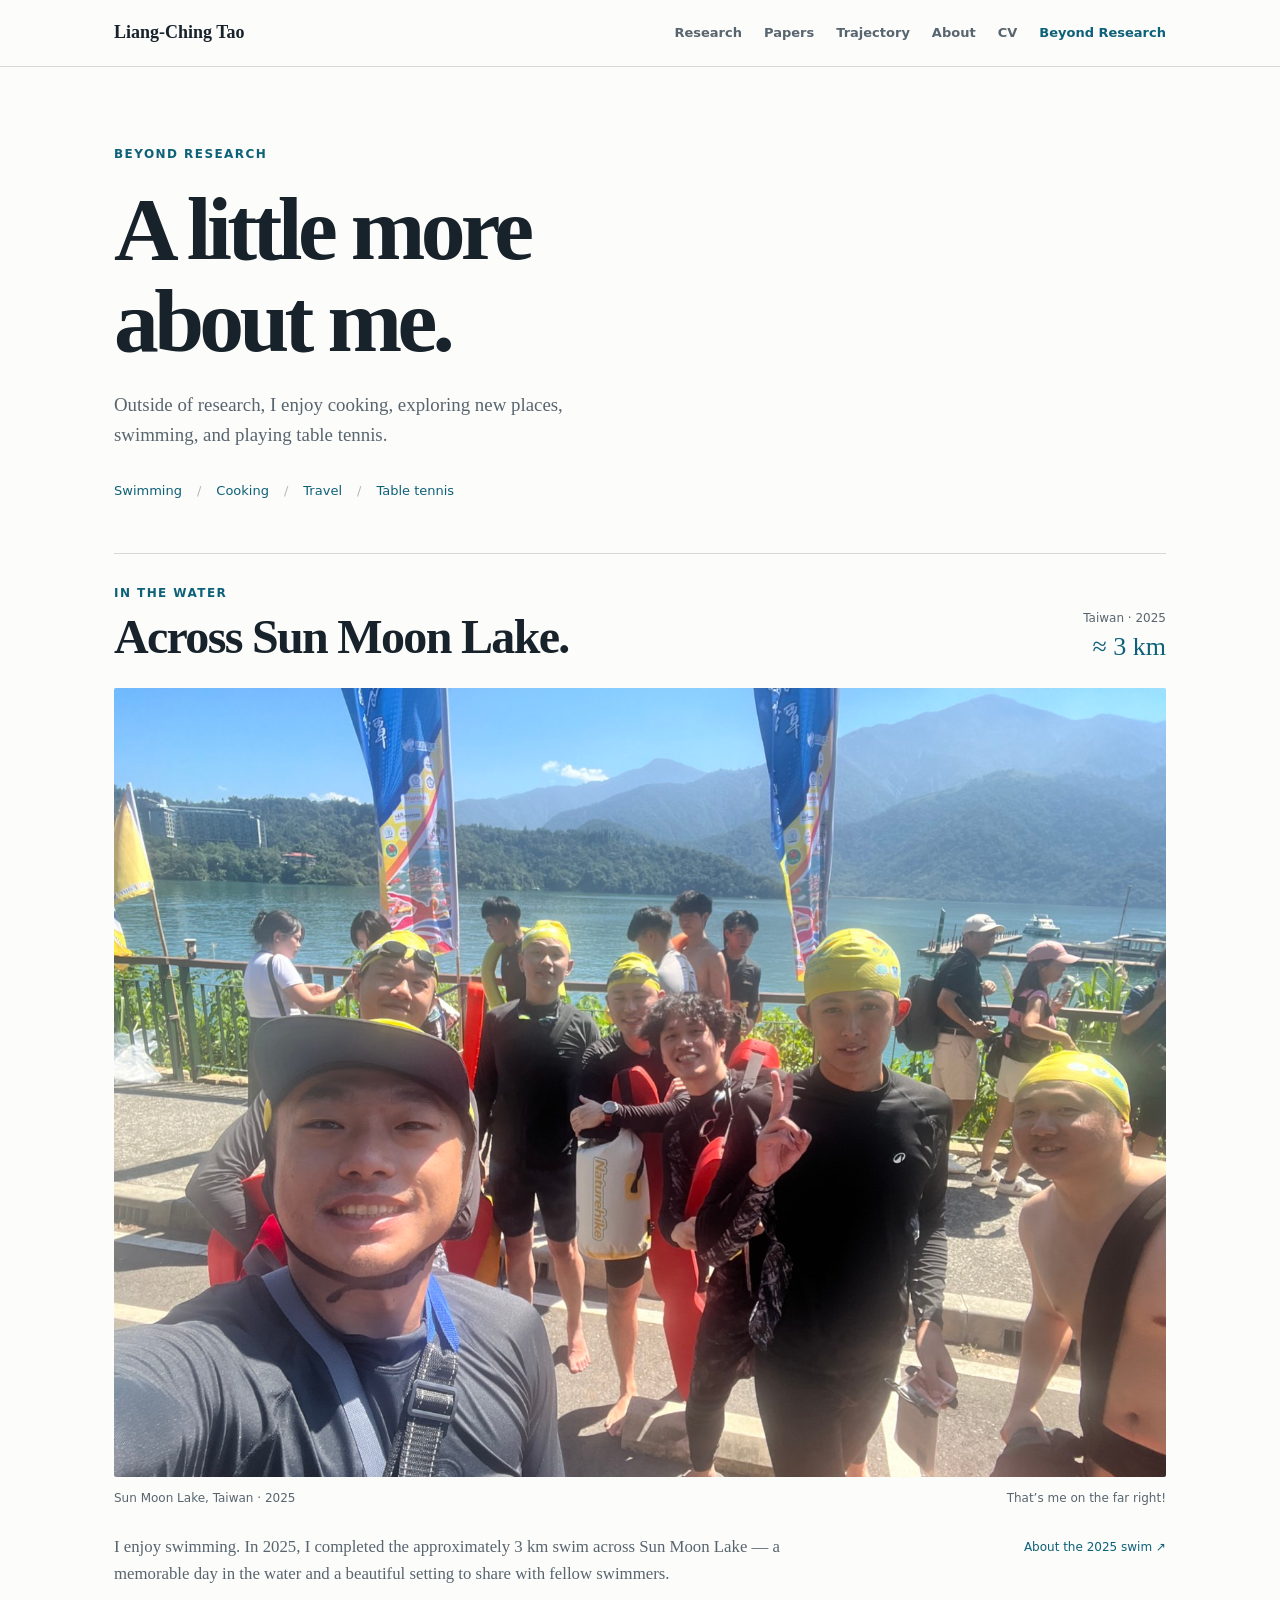
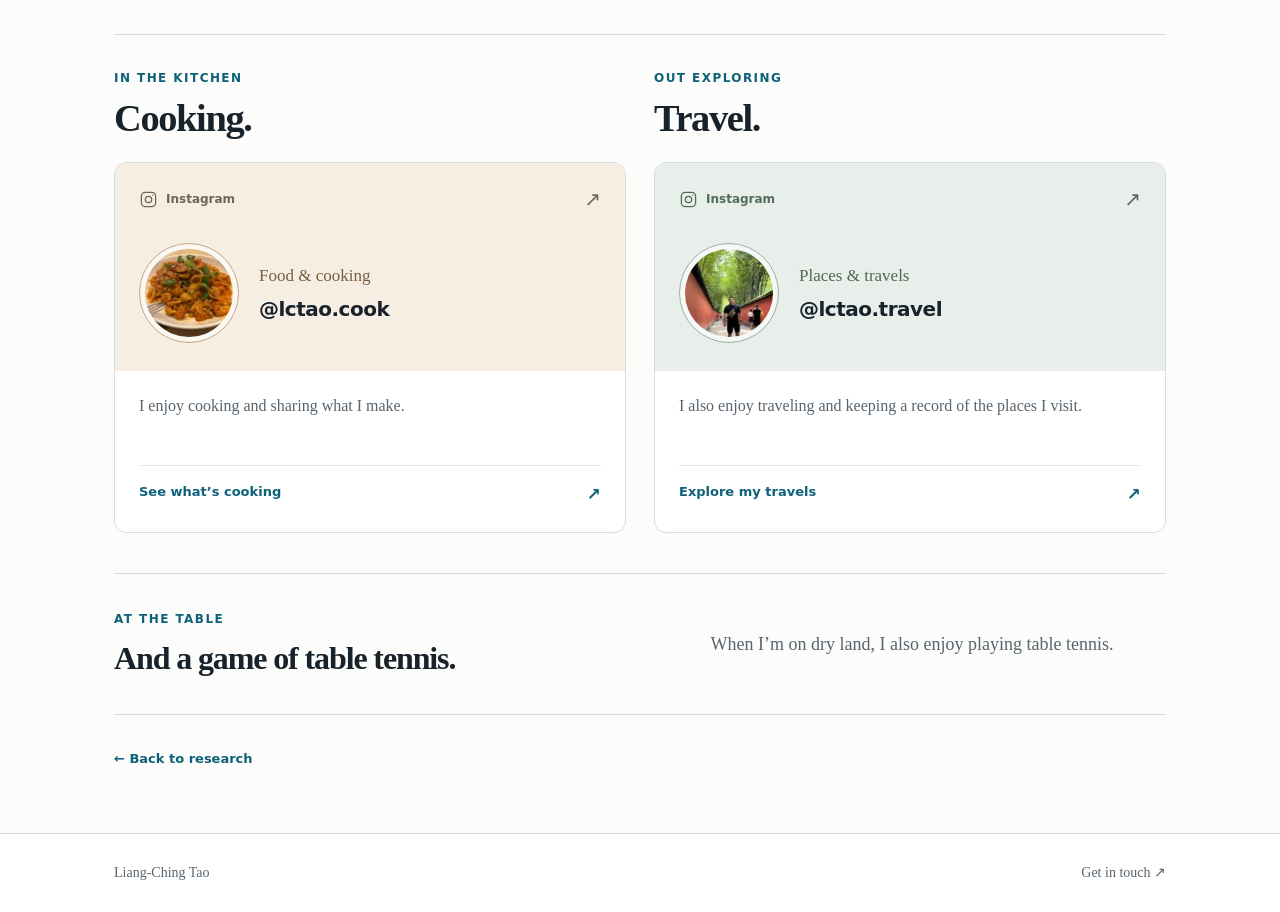
==== beyond-research.html @ f5a9a51a "Add Beyond Research page with swimming and Instagram profile cards" ====
<!doctype html>
<html lang="en">
<head>
<meta charset="utf-8"><meta name="viewport" content="width=device-width, initial-scale=1">
<link rel="canonical" href="https://morristao.github.io/Liang-Ching-Tao/beyond-research.html">
<meta name="description" content="Cooking, travel, swimming, and table tennis — a little beyond research with Liang-Ching Tao.">
<title>Beyond Research | Liang-Ching Tao</title>
<link rel="stylesheet" href="portrait.css"><link rel="stylesheet" href="life.css?v=20261101">
</head>
<body>
<a class="skip-link" href="#main-content">Skip to content</a>
<header class="site-header"><nav class="nav-wrap" aria-label="Primary navigation">
<a class="wordmark" href="index.html">Liang-Ching Tao</a>
<div class="nav-links"><a href="index.html#research">Research</a><a href="index.html#papers">Papers</a><a href="index.html#trajectory">Trajectory</a><a href="index.html#about">About</a><a href="academic_cv.pdf?v=20261004" target="_blank" rel="noopener">CV</a><a href="beyond-research.html" aria-current="page">Beyond Research</a></div>
</nav></header>
<main id="main-content" class="life-main">
<div class="life-intro"><p class="kicker">Beyond Research</p><h1>A little more<br>about me.</h1><p class="intro-copy">Outside of research, I enjoy cooking, exploring new places,<br class="desktop-break"> swimming, and playing table tennis.</p><div class="interest-index" aria-label="On this page"><a href="#swimming">Swimming</a><span aria-hidden="true">/</span><a href="#cooking">Cooking</a><span aria-hidden="true">/</span><a href="#travel">Travel</a><span aria-hidden="true">/</span><a href="#table-tennis">Table tennis</a></div></div>
<section id="swimming" class="swimming"><div class="feature-heading"><div><p class="section-label">In the water</p><h2>Across Sun Moon Lake.</h2></div><p class="swim-fact">Taiwan · 2025<br><strong>≈ 3 km</strong></p></div>
<figure class="swim-photo"><img src="assets/life/sun-moon-lake-2025.jpg" width="1477" height="1108" alt="Liang-Ching Tao, on the far right, with fellow swimmers beside Sun Moon Lake in Taiwan in 2025."><figcaption><span>Sun Moon Lake, Taiwan · 2025</span><span>That’s me on the far right!</span></figcaption></figure>
<div class="swim-note"><p>I enjoy swimming. In 2025, I completed the approximately 3 km swim across Sun Moon Lake — a memorable day in the water and a beautiful setting to share with fellow swimmers.</p><a class="source-link" href="https://www.pulifourswim.tw/upload7/2025%E5%B9%B4%E6%97%A5%E6%9C%88%E6%BD%AD%E5%9C%8B%E9%9A%9B%E8%90%AC%E4%BA%BA%E6%B3%B3%E6%B8%A1%E6%B4%BB%E5%8B%95%E8%BE%A6%E6%B3%95.pdf" target="_blank" rel="noopener">About the 2025 swim ↗</a></div></section>
<div class="life-pair"><section id="cooking" class="interest"><p class="section-label">In the kitchen</p><h2>Cooking.</h2>
<a class="instagram-card cook-card" href="https://www.instagram.com/lctao.cook/" target="_blank" rel="noopener" aria-label="Visit @lctao.cook on Instagram (opens in a new tab)">
<div class="ig-preview"><div class="ig-platform"><svg viewBox="0 0 24 24" width="19" height="19" fill="none" stroke="currentColor" stroke-width="1.6" aria-hidden="true"><rect x="3" y="3" width="18" height="18" rx="5"/><circle cx="12" cy="12" r="4"/><circle cx="17.5" cy="6.5" r=".8" fill="currentColor" stroke="none"/></svg><span>Instagram</span><span class="ig-arrow" aria-hidden="true">↗</span></div>
<div class="ig-identity"><div class="ig-avatar-ring"><img src="assets/life/instagram-cook.jpg" width="100" height="100" alt="" loading="lazy"></div><div><span class="ig-category">Food & cooking</span><span class="ig-handle">@lctao.cook</span></div></div></div>
<div class="ig-description"><p>I enjoy cooking and sharing what I make.</p><span class="ig-cta">See what’s cooking <span aria-hidden="true">↗</span></span></div></a></section><section id="travel" class="interest"><p class="section-label">Out exploring</p><h2>Travel.</h2>
<a class="instagram-card travel-card" href="https://www.instagram.com/lctao.travel/" target="_blank" rel="noopener" aria-label="Visit @lctao.travel on Instagram (opens in a new tab)">
<div class="ig-preview"><div class="ig-platform"><svg viewBox="0 0 24 24" width="19" height="19" fill="none" stroke="currentColor" stroke-width="1.6" aria-hidden="true"><rect x="3" y="3" width="18" height="18" rx="5"/><circle cx="12" cy="12" r="4"/><circle cx="17.5" cy="6.5" r=".8" fill="currentColor" stroke="none"/></svg><span>Instagram</span><span class="ig-arrow" aria-hidden="true">↗</span></div>
<div class="ig-identity"><div class="ig-avatar-ring"><img src="assets/life/instagram-travel.jpg" width="100" height="100" alt="" loading="lazy"></div><div><span class="ig-category">Places & travels</span><span class="ig-handle">@lctao.travel</span></div></div></div>
<div class="ig-description"><p>I also enjoy traveling and keeping a record of the places I visit.</p><span class="ig-cta">Explore my travels <span aria-hidden="true">↗</span></span></div></a></section></div>
<section id="table-tennis" class="table-tennis"><div><p class="section-label">At the table</p><h2>And a game of table tennis.</h2></div><p>When I’m on dry land, I also enjoy playing table tennis.</p></section>
<div class="return-link"><a href="index.html">← Back to research</a></div>
</main><footer><div class="footer-wrap"><p>Liang-Ching Tao</p><a href="mailto:liangkingtao@gmail.com">Get in touch ↗</a></div></footer>
</body></html>
---- portrait.css ----
:root{--ink:#17222b;--muted:#58656f;--paper:#fcfcfa;--warm:#f3f1ec;--accent:#0d6179;--line:#d4d9d8;--max:1120px}*{box-sizing:border-box}body{margin:0;background:var(--paper);color:var(--ink);font:18px/1.62 Georgia,"Times New Roman",serif}.skip-link{position:absolute;left:-999px}.skip-link:focus{left:8px;top:8px;background:var(--ink);color:#fff;padding:8px}.site-header{position:sticky;top:0;z-index:5;background:rgba(252,252,250,.96);border-bottom:1px solid var(--line)}.nav-wrap,.section-wrap,.footer-wrap{max-width:var(--max);margin:auto;padding:0 34px}.nav-wrap{min-height:66px;display:flex;align-items:center;justify-content:space-between;gap:24px}.wordmark{font-weight:700;color:var(--ink);text-decoration:none}.nav-links{display:flex;flex-wrap:wrap;gap:22px;font:700 13px/1.2 system-ui,sans-serif}.nav-links a,.footer-wrap a{color:var(--muted);text-decoration:none}.nav-links a:hover,.footer-wrap a:hover,a:hover{color:var(--accent);text-decoration:underline}section{border-top:1px solid var(--line)}.hero{max-width:900px;margin-left:max(0px,calc((100% - var(--max))/2));padding-top:105px;padding-bottom:90px}.kicker,.section-label,.project-type{margin:0 0 10px;color:var(--accent);font:700 12px/1.2 system-ui,sans-serif;letter-spacing:.12em;text-transform:uppercase}h1,h2,h3,p{margin-top:0}h1{max-width:850px;margin-bottom:24px;font-size:clamp(2.8rem,6.2vw,5.15rem);line-height:1.02;letter-spacing:-.052em;font-weight:600}h2{font-size:clamp(2rem,3.5vw,3rem);line-height:1.1;letter-spacing:-.035em;font-weight:600}.research-line{color:var(--accent);font:600 15px/1.5 system-ui,sans-serif}.hero-copy{max-width:720px;margin-top:27px;color:var(--muted);font-size:1.18rem}.hero-actions{display:flex;flex-wrap:wrap;gap:12px;margin-top:30px}.button{padding:11px 15px;border:1px solid var(--ink);color:var(--ink);font:700 14px/1.2 system-ui,sans-serif;text-decoration:none}.button.primary{background:var(--ink);color:#fff}.news{padding-top:32px;padding-bottom:32px;background:var(--warm)}.news ul{margin:0;padding-left:20px}.research,.papers,.about{padding-top:76px;padding-bottom:80px}.section-heading{margin-bottom:38px}.project-list{border-top:1px solid var(--ink)}.project{display:grid;grid-template-columns:72px 1fr;gap:22px;padding:31px 0;border-bottom:1px solid var(--line)}.project-index{color:var(--accent);font:700 13px system-ui,sans-serif}.project-content{max-width:840px}.project h3{font-size:1.6rem;line-height:1.18}.project-content>p:not(.project-type):not(.project-links){color:var(--muted)}.project-links,.paper-links{font:700 13px system-ui,sans-serif}.project-links a,.paper-links a{color:var(--accent);text-decoration:none}.papers h2{margin:10px 0 34px}.papers-note{max-width:840px;margin:0 0 6px;color:var(--muted);font-size:.95rem}.paper-status{display:flex;gap:9px;margin:0 0 13px;color:var(--muted);font:700 12px system-ui,sans-serif}.badge{padding:4px 8px;border:1px solid var(--accent);font:700 11px system-ui,sans-serif;letter-spacing:.07em;text-transform:uppercase}.badge-oral,.badge-publication{background:var(--accent);color:#fff}.badge-poster{color:var(--accent)}.badge-presented{color:var(--muted);border-color:var(--muted)}.paper-lang{color:var(--muted);font-size:.92rem}.publication-chinese{margin-bottom:7px;color:var(--muted);font-size:1rem}.paper-authors,.paper-title,.paper-venue{margin-bottom:7px}.paper-title{font-size:1.1rem;line-height:1.4}.paper-venue{color:var(--muted);font-size:.95rem}.paper-note{margin:6px 0 4px;color:var(--muted);font-size:.9rem;line-height:1.5}.paper-list{display:grid;grid-template-columns:1fr;gap:22px;margin:34px 0 0;padding:0;list-style:none;counter-reset:papers}.paper-list li{position:relative;padding:27px 25px 26px 52px;border:1px solid var(--line);background:#fff;counter-increment:papers}.paper-list li::before{content:"0" counter(papers);position:absolute;left:22px;top:29px;color:var(--accent);font:700 13px system-ui,sans-serif}.trajectory{padding:76px 0 78px;background:var(--warm)}.trajectory h2{max-width:790px;margin:10px 0 42px}.trajectory-list{display:grid;grid-template-columns:repeat(5,1fr);gap:18px;margin:0;padding:0;list-style:none}.trajectory-list li{border-top:1px solid var(--ink);padding-top:13px}.trajectory-list span{display:block;margin-bottom:17px;color:var(--accent);font:700 12px system-ui,sans-serif}.trajectory-list p{margin:0;color:var(--muted);font-size:.94rem}.about{display:grid;grid-template-columns:.7fr 1.3fr;gap:68px}.about-copy{max-width:685px;color:var(--muted)}footer{border-top:1px solid var(--line);background:#fff;padding:28px 0}.footer-wrap{display:flex;justify-content:space-between;align-items:end;gap:30px;font-size:14px;color:var(--muted)}.footer-wrap p{margin:0}@media(max-width:760px){body{font-size:17px}.nav-wrap,.section-wrap,.footer-wrap{padding-left:20px;padding-right:20px}.hero{margin:0;padding-top:68px;padding-bottom:62px}.hero-copy{font-size:1.08rem}.research,.papers,.about{padding-top:54px;padding-bottom:58px}.project{grid-template-columns:1fr;gap:9px}.project h3{font-size:1.35rem}.paper-list{grid-template-columns:1fr}.trajectory{padding:55px 0}.trajectory-list{grid-template-columns:1fr 1fr}.about{grid-template-columns:1fr;gap:22px}.footer-wrap{align-items:flex-start;flex-direction:column}}@media(max-width:375px){.nav-wrap{align-items:flex-start;padding-top:14px;padding-bottom:14px}.nav-links{max-width:185px;gap:8px 12px}.wordmark{font-size:15px}h1{font-size:2.55rem}.trajectory-list{grid-template-columns:1fr}}.paper-visual{margin:22px 0 0;max-width:860px}.paper-visual img{display:block;width:100%;height:auto;aspect-ratio:3/2;object-fit:cover;border:1px solid var(--line);background:var(--warm)}.project-visual{margin:22px 0 0;max-width:780px}.project-visual img{display:block;width:100%;height:auto;aspect-ratio:3/2;object-fit:cover;border:1px solid var(--line);background:var(--warm)}.project-visual-diagram{max-width:820px}.paper-visual-diagram img{height:auto;aspect-ratio:auto;object-fit:contain;background:#fff;padding:6px}.project-visual-diagram img{height:auto;aspect-ratio:auto;object-fit:contain;background:#fff;padding:8px}figure{margin:0}figcaption{margin-top:9px;color:var(--muted);font:400 .85rem/1.55 system-ui,sans-serif}figcaption a{color:var(--accent);text-decoration:none}
.hero{max-width:var(--max)!important;margin:0 auto!important;padding-top:105px!important;padding-bottom:90px!important}.hero-layout{display:grid;grid-template-columns:minmax(0,1fr) 250px;align-items:start;gap:54px}.hero-portrait{width:250px;margin:5px 0 0}.hero-portrait img{display:block;width:100%;height:auto;border:1px solid var(--line)}@media(max-width:760px){.hero{margin:0!important;padding-top:68px!important;padding-bottom:62px!important}.hero-layout{grid-template-columns:1fr;gap:28px}.hero-portrait{width:min(250px,72vw);margin:0}}
.hero-layout{grid-template-columns:minmax(0,1fr) 310px!important;gap:44px!important}.hero-portrait{width:310px!important}.hero-portrait img{height:388px!important;object-fit:cover!important;object-position:40% center!important}
@media(max-width:760px){.hero-layout{grid-template-columns:1fr!important;gap:28px!important}.hero-portrait{width:min(310px,78vw)!important;margin:0!important}.hero-portrait img{height:auto!important;aspect-ratio:310/388}}
.project-result{max-width:800px;margin:20px 0 0;padding:16px 18px;border-left:3px solid var(--accent);background:#f3f8f8;color:var(--ink);font:600 15px/1.55 system-ui,sans-serif}.project-result strong{color:var(--accent)}.result-note{display:block;margin:9px 0 0;color:var(--muted);font:400 12px/1.5 system-ui,sans-serif}.trajectory-list .stage{display:block;margin:9px 0 8px;color:var(--muted);font:600 11px/1.25 system-ui,sans-serif;font-style:normal;letter-spacing:.07em;text-transform:uppercase}.trajectory-list .stage+strong{display:block;margin-bottom:7px;line-height:1.25}.trajectory-list .stage+strong+p{margin-top:0}@media(max-width:760px){.project-result{font-size:14px}}
---- life.css ----
html{scroll-behavior:smooth;scroll-padding-top:100px}.life-main{max-width:1120px;padding:0 34px;margin:auto}.life-intro{padding:80px 0 52px}.life-intro h1{font-size:clamp(3.5rem,7vw,5.8rem);max-width:800px;margin:22px 0 24px}.intro-copy{color:var(--muted);font-size:1.18rem;line-height:1.6;max-width:720px}.interest-index{display:flex;flex-wrap:wrap;gap:15px;font:500 13px/1.6 system-ui,sans-serif;margin-top:30px}.interest-index a{color:var(--accent);text-decoration:none}.interest-index span{color:#b2b9b7}.nav-links a[aria-current]{color:var(--accent)}.feature-heading{display:flex;align-items:end;justify-content:space-between;gap:24px;margin:32px 0 24px}.feature-heading h2{margin:0;font-size:clamp(2rem,3.8vw,3rem)}.swim-fact{margin:0;text-align:right;font:400 12px/1.8 system-ui,sans-serif;color:var(--muted);white-space:nowrap}.swim-fact strong{font:500 26px/1.3 Georgia,serif;color:var(--accent)}.swim-photo img{display:block;width:100%;height:auto;border-radius:2px}.swim-photo figcaption{display:flex;justify-content:space-between;gap:18px;font-size:12px;margin-top:12px}.swim-note{display:grid;grid-template-columns:1fr auto;align-items:start;gap:50px;padding:26px 0 46px}.swim-note p{color:var(--muted);max-width:720px;font-size:1.05rem;margin:0}.source-link{color:var(--accent);font:500 12px/1.6 system-ui,sans-serif;text-decoration:none;margin-top:5px}.life-pair{display:grid;grid-template-columns:1fr 1fr;border-top:1px solid var(--line)}.interest{border:0;padding:38px 40px 42px 0}.interest+ .interest{padding-left:40px;padding-right:0;border-left:1px solid var(--line)}.interest h2{margin:15px 0 18px}.interest p:not(.section-label){color:var(--muted);max-width:380px;min-height:59px}.social-link{display:flex;align-items:center;justify-content:space-between;max-width:380px;border-bottom:1px solid var(--line);padding:10px 0;color:var(--accent);text-decoration:none;font:600 15px/1.6 system-ui,sans-serif}.table-tennis{padding:38px 0;display:grid;grid-template-columns:1.2fr 1fr;gap:50px;align-items:center}.table-tennis h2{font-size:2rem;margin:15px 0 0}.table-tennis>p{color:var(--muted);margin:0}.return-link{border-top:1px solid var(--line);padding:28px 0 60px}.return-link a{color:var(--accent);text-decoration:none;font:600 13px system-ui,sans-serif}a:focus-visible{outline:2px solid var(--accent);outline-offset:5px}@media(max-width:760px){.life-main{padding:0 20px}.life-intro{padding:52px 0 38px}.life-intro h1{font-size:3.6rem}.desktop-break{display:none}.nav-wrap{align-items:flex-start;padding-top:16px;padding-bottom:16px}.nav-links{justify-content:flex-end;gap:12px 16px;max-width:250px}.wordmark{white-space:nowrap}.interest-index{gap:10px}.swim-note{grid-template-columns:1fr;gap:15px;padding-bottom:32px}.swim-photo figcaption{flex-direction:column;gap:3px}.life-pair{grid-template-columns:1fr}.interest,.interest+ .interest{padding:30px 0;border-left:0}.interest+ .interest{border-top:1px solid var(--line)}.interest p:not(.section-label){min-height:0;max-width:none}.social-link{max-width:none}.table-tennis{grid-template-columns:1fr;gap:20px;padding:30px 0}.feature-heading{align-items:start}.swim-fact strong{font-size:22px}.intro-copy{font-size:1.08rem}}@media(max-width:420px){.nav-wrap{flex-direction:column;gap:14px}.nav-links{justify-content:flex-start;max-width:none}.feature-heading{gap:14px}.feature-heading h2{font-size:2rem}.life-intro h1{font-size:3.3rem}}@media(prefers-reduced-motion:reduce){html{scroll-behavior:auto}}
/* Local previews use saved public Instagram avatars, without a live feed. */
.life-pair{gap:28px;border-top:1px solid var(--line)}.interest,.interest+ .interest{padding:36px 0 40px;border-left:0}.interest h2{font-size:2.4rem;margin:12px 0 23px}.instagram-card{display:block;overflow:hidden;border:1px solid #d7dedb;border-radius:12px;background:#fff;text-decoration:none;color:var(--ink);transition:transform .18s ease,border-color .18s ease,box-shadow .18s ease}.instagram-card:hover{color:var(--ink);text-decoration:none;transform:translateY(-3px);border-color:#8eaaa5;box-shadow:0 8px 24px #17222b0b}.ig-preview{padding:22px 24px 28px;background:#f6eee2;position:relative}.travel-card .ig-preview{background:#e8efea}.ig-platform{display:flex;align-items:center;gap:8px;font:600 12px/1.4 system-ui,sans-serif;color:#706454}.travel-card .ig-platform{color:#526b5c}.ig-arrow{margin-left:auto;font-size:20px;font-weight:400}.ig-identity{display:flex;align-items:center;gap:20px;padding-top:30px;position:relative}.ig-avatar-ring{padding:5px;border:1px solid #c4a584;border-radius:50%;flex:none;background:#fff9}.travel-card .ig-avatar-ring{border-color:#9eafa0}.ig-avatar-ring img{display:block;width:88px;height:88px;border-radius:50%;object-fit:cover}.ig-category{display:block;font:400 17px/1.4 Georgia,serif;color:#7a5c3e;margin-bottom:7px}.travel-card .ig-category{color:#506752}.ig-handle{display:block;font:650 20px/1.4 system-ui,sans-serif;letter-spacing:-.025em}.ig-description{padding:22px 24px 24px}.interest .ig-description p{font-size:16px;line-height:1.6;min-height:52px;margin:0 0 20px;max-width:none}.ig-cta{display:flex;justify-content:space-between;color:var(--accent);font:600 13px/1.5 system-ui,sans-serif;border-top:1px solid #e6eae7;padding-top:16px}.ig-cta>span{font-size:17px}@media(max-width:760px){.life-pair{gap:0}.interest,.interest+ .interest{padding:30px 0}.ig-description{padding:20px}.ig-preview{padding:20px}.ig-identity{gap:18px;padding-top:24px}.ig-handle{font-size:20px}.interest .ig-description p{min-height:0}.ig-avatar-ring img{width:80px;height:80px}}@media(prefers-reduced-motion:reduce){.instagram-card{transition:none}.instagram-card:hover{transform:none}}
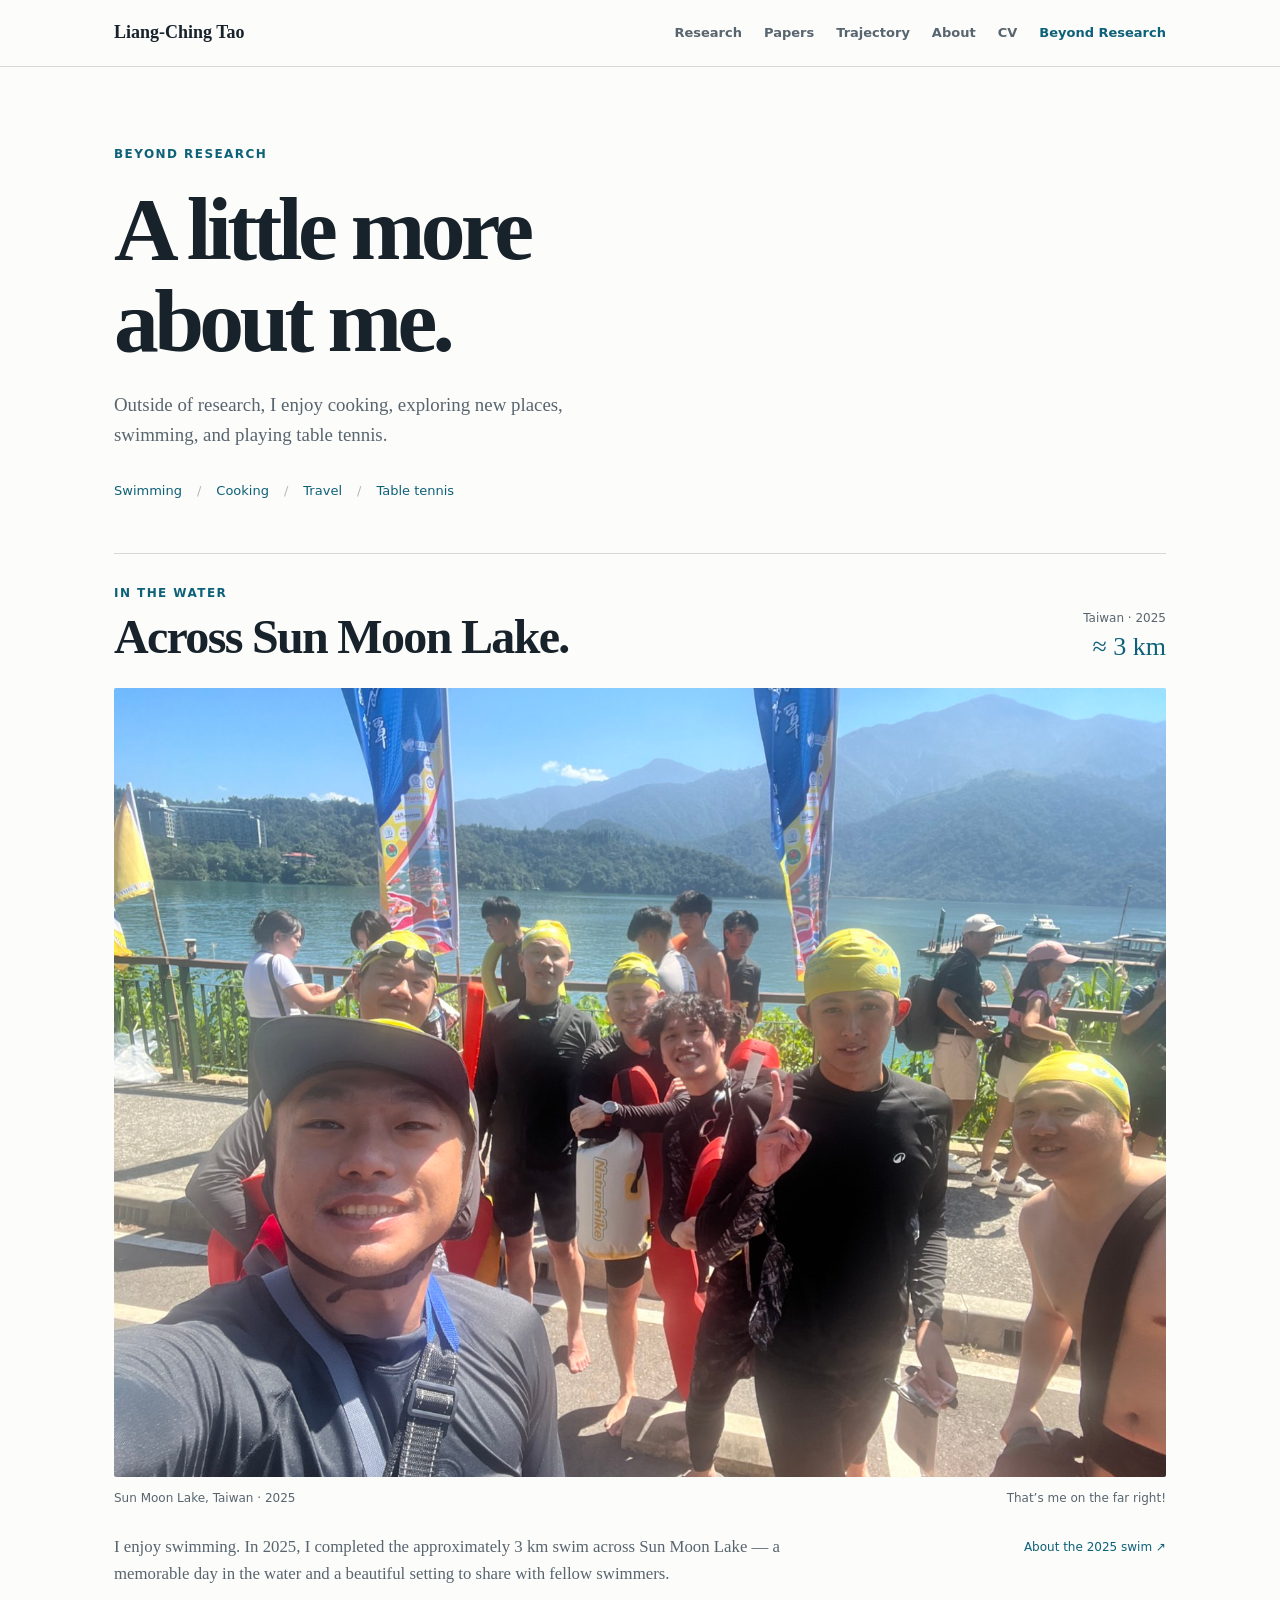
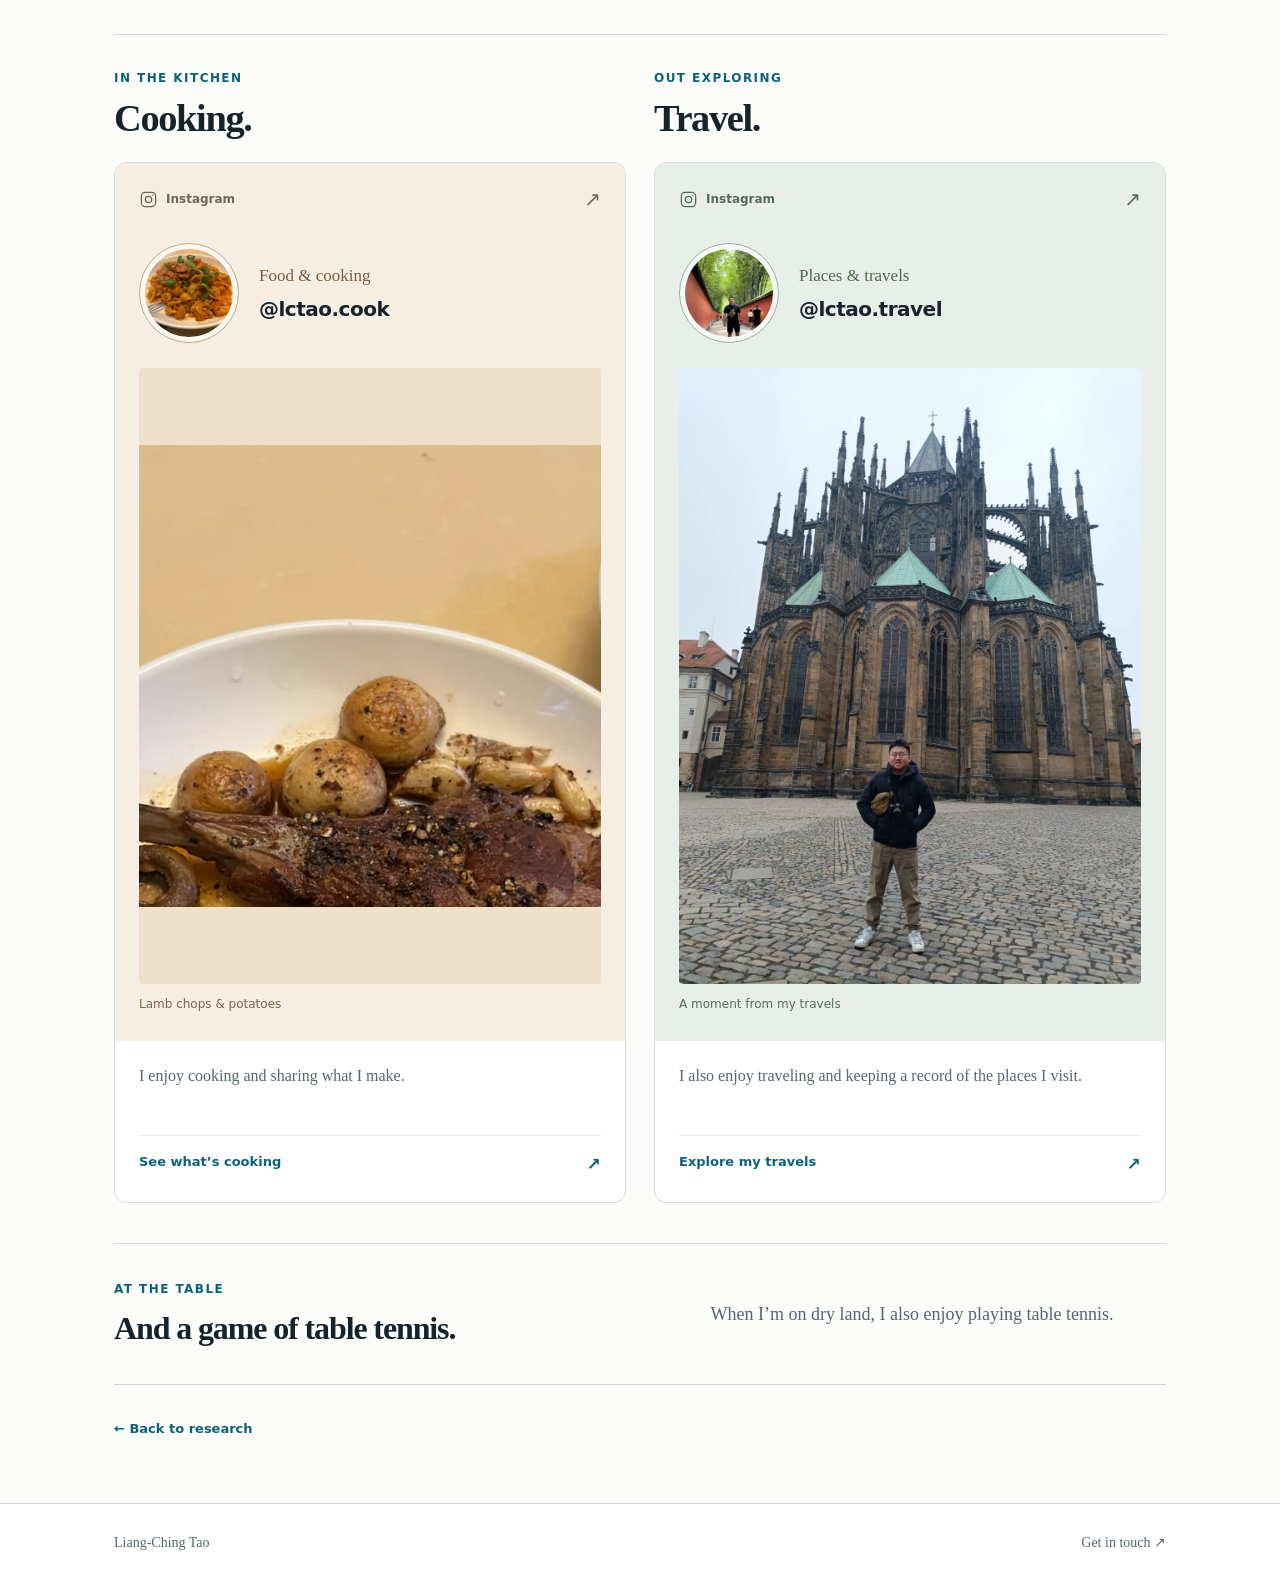
==== commit 70667833: "Add featured cooking and travel photos to Instagram cards" ====
--- a/beyond-research.html
+++ b/beyond-research.html
@@ -5,7 +5,7 @@
 <link rel="canonical" href="https://morristao.github.io/Liang-Ching-Tao/beyond-research.html">
 <meta name="description" content="Cooking, travel, swimming, and table tennis — a little beyond research with Liang-Ching Tao.">
 <title>Beyond Research | Liang-Ching Tao</title>
-<link rel="stylesheet" href="portrait.css"><link rel="stylesheet" href="life.css?v=20261101">
+<link rel="stylesheet" href="portrait.css"><link rel="stylesheet" href="life.css?v=20261101-photos">
 </head>
 <body>
 <a class="skip-link" href="#main-content">Skip to content</a>
@@ -21,11 +21,11 @@
 <div class="life-pair"><section id="cooking" class="interest"><p class="section-label">In the kitchen</p><h2>Cooking.</h2>
 <a class="instagram-card cook-card" href="https://www.instagram.com/lctao.cook/" target="_blank" rel="noopener" aria-label="Visit @lctao.cook on Instagram (opens in a new tab)">
 <div class="ig-preview"><div class="ig-platform"><svg viewBox="0 0 24 24" width="19" height="19" fill="none" stroke="currentColor" stroke-width="1.6" aria-hidden="true"><rect x="3" y="3" width="18" height="18" rx="5"/><circle cx="12" cy="12" r="4"/><circle cx="17.5" cy="6.5" r=".8" fill="currentColor" stroke="none"/></svg><span>Instagram</span><span class="ig-arrow" aria-hidden="true">↗</span></div>
-<div class="ig-identity"><div class="ig-avatar-ring"><img src="assets/life/instagram-cook.jpg" width="100" height="100" alt="" loading="lazy"></div><div><span class="ig-category">Food & cooking</span><span class="ig-handle">@lctao.cook</span></div></div></div>
+<div class="ig-identity"><div class="ig-avatar-ring"><img src="assets/life/instagram-cook.jpg" width="100" height="100" alt="" loading="lazy"></div><div><span class="ig-category">Food & cooking</span><span class="ig-handle">@lctao.cook</span></div></div><figure class="ig-feature-photo"><img src="assets/life/cooking-lamb.jpg" width="640" height="640" alt="Home-cooked lamb chops and potatoes." loading="lazy"><figcaption>Lamb chops & potatoes</figcaption></figure></div>
 <div class="ig-description"><p>I enjoy cooking and sharing what I make.</p><span class="ig-cta">See what’s cooking <span aria-hidden="true">↗</span></span></div></a></section><section id="travel" class="interest"><p class="section-label">Out exploring</p><h2>Travel.</h2>
 <a class="instagram-card travel-card" href="https://www.instagram.com/lctao.travel/" target="_blank" rel="noopener" aria-label="Visit @lctao.travel on Instagram (opens in a new tab)">
 <div class="ig-preview"><div class="ig-platform"><svg viewBox="0 0 24 24" width="19" height="19" fill="none" stroke="currentColor" stroke-width="1.6" aria-hidden="true"><rect x="3" y="3" width="18" height="18" rx="5"/><circle cx="12" cy="12" r="4"/><circle cx="17.5" cy="6.5" r=".8" fill="currentColor" stroke="none"/></svg><span>Instagram</span><span class="ig-arrow" aria-hidden="true">↗</span></div>
-<div class="ig-identity"><div class="ig-avatar-ring"><img src="assets/life/instagram-travel.jpg" width="100" height="100" alt="" loading="lazy"></div><div><span class="ig-category">Places & travels</span><span class="ig-handle">@lctao.travel</span></div></div></div>
+<div class="ig-identity"><div class="ig-avatar-ring"><img src="assets/life/instagram-travel.jpg" width="100" height="100" alt="" loading="lazy"></div><div><span class="ig-category">Places & travels</span><span class="ig-handle">@lctao.travel</span></div></div><figure class="ig-feature-photo"><img src="assets/life/travel-cathedral.jpg" width="1108" height="1477" alt="Liang-Ching Tao standing in a cobbled square in front of a Gothic cathedral." loading="lazy"><figcaption>A moment from my travels</figcaption></figure></div>
 <div class="ig-description"><p>I also enjoy traveling and keeping a record of the places I visit.</p><span class="ig-cta">Explore my travels <span aria-hidden="true">↗</span></span></div></a></section></div>
 <section id="table-tennis" class="table-tennis"><div><p class="section-label">At the table</p><h2>And a game of table tennis.</h2></div><p>When I’m on dry land, I also enjoy playing table tennis.</p></section>
 <div class="return-link"><a href="index.html">← Back to research</a></div>
--- a/life.css
+++ b/life.css
@@ -1,3 +1,5 @@
 html{scroll-behavior:smooth;scroll-padding-top:100px}.life-main{max-width:1120px;padding:0 34px;margin:auto}.life-intro{padding:80px 0 52px}.life-intro h1{font-size:clamp(3.5rem,7vw,5.8rem);max-width:800px;margin:22px 0 24px}.intro-copy{color:var(--muted);font-size:1.18rem;line-height:1.6;max-width:720px}.interest-index{display:flex;flex-wrap:wrap;gap:15px;font:500 13px/1.6 system-ui,sans-serif;margin-top:30px}.interest-index a{color:var(--accent);text-decoration:none}.interest-index span{color:#b2b9b7}.nav-links a[aria-current]{color:var(--accent)}.feature-heading{display:flex;align-items:end;justify-content:space-between;gap:24px;margin:32px 0 24px}.feature-heading h2{margin:0;font-size:clamp(2rem,3.8vw,3rem)}.swim-fact{margin:0;text-align:right;font:400 12px/1.8 system-ui,sans-serif;color:var(--muted);white-space:nowrap}.swim-fact strong{font:500 26px/1.3 Georgia,serif;color:var(--accent)}.swim-photo img{display:block;width:100%;height:auto;border-radius:2px}.swim-photo figcaption{display:flex;justify-content:space-between;gap:18px;font-size:12px;margin-top:12px}.swim-note{display:grid;grid-template-columns:1fr auto;align-items:start;gap:50px;padding:26px 0 46px}.swim-note p{color:var(--muted);max-width:720px;font-size:1.05rem;margin:0}.source-link{color:var(--accent);font:500 12px/1.6 system-ui,sans-serif;text-decoration:none;margin-top:5px}.life-pair{display:grid;grid-template-columns:1fr 1fr;border-top:1px solid var(--line)}.interest{border:0;padding:38px 40px 42px 0}.interest+ .interest{padding-left:40px;padding-right:0;border-left:1px solid var(--line)}.interest h2{margin:15px 0 18px}.interest p:not(.section-label){color:var(--muted);max-width:380px;min-height:59px}.social-link{display:flex;align-items:center;justify-content:space-between;max-width:380px;border-bottom:1px solid var(--line);padding:10px 0;color:var(--accent);text-decoration:none;font:600 15px/1.6 system-ui,sans-serif}.table-tennis{padding:38px 0;display:grid;grid-template-columns:1.2fr 1fr;gap:50px;align-items:center}.table-tennis h2{font-size:2rem;margin:15px 0 0}.table-tennis>p{color:var(--muted);margin:0}.return-link{border-top:1px solid var(--line);padding:28px 0 60px}.return-link a{color:var(--accent);text-decoration:none;font:600 13px system-ui,sans-serif}a:focus-visible{outline:2px solid var(--accent);outline-offset:5px}@media(max-width:760px){.life-main{padding:0 20px}.life-intro{padding:52px 0 38px}.life-intro h1{font-size:3.6rem}.desktop-break{display:none}.nav-wrap{align-items:flex-start;padding-top:16px;padding-bottom:16px}.nav-links{justify-content:flex-end;gap:12px 16px;max-width:250px}.wordmark{white-space:nowrap}.interest-index{gap:10px}.swim-note{grid-template-columns:1fr;gap:15px;padding-bottom:32px}.swim-photo figcaption{flex-direction:column;gap:3px}.life-pair{grid-template-columns:1fr}.interest,.interest+ .interest{padding:30px 0;border-left:0}.interest+ .interest{border-top:1px solid var(--line)}.interest p:not(.section-label){min-height:0;max-width:none}.social-link{max-width:none}.table-tennis{grid-template-columns:1fr;gap:20px;padding:30px 0}.feature-heading{align-items:start}.swim-fact strong{font-size:22px}.intro-copy{font-size:1.08rem}}@media(max-width:420px){.nav-wrap{flex-direction:column;gap:14px}.nav-links{justify-content:flex-start;max-width:none}.feature-heading{gap:14px}.feature-heading h2{font-size:2rem}.life-intro h1{font-size:3.3rem}}@media(prefers-reduced-motion:reduce){html{scroll-behavior:auto}}
 /* Local previews use saved public Instagram avatars, without a live feed. */
 .life-pair{gap:28px;border-top:1px solid var(--line)}.interest,.interest+ .interest{padding:36px 0 40px;border-left:0}.interest h2{font-size:2.4rem;margin:12px 0 23px}.instagram-card{display:block;overflow:hidden;border:1px solid #d7dedb;border-radius:12px;background:#fff;text-decoration:none;color:var(--ink);transition:transform .18s ease,border-color .18s ease,box-shadow .18s ease}.instagram-card:hover{color:var(--ink);text-decoration:none;transform:translateY(-3px);border-color:#8eaaa5;box-shadow:0 8px 24px #17222b0b}.ig-preview{padding:22px 24px 28px;background:#f6eee2;position:relative}.travel-card .ig-preview{background:#e8efea}.ig-platform{display:flex;align-items:center;gap:8px;font:600 12px/1.4 system-ui,sans-serif;color:#706454}.travel-card .ig-platform{color:#526b5c}.ig-arrow{margin-left:auto;font-size:20px;font-weight:400}.ig-identity{display:flex;align-items:center;gap:20px;padding-top:30px;position:relative}.ig-avatar-ring{padding:5px;border:1px solid #c4a584;border-radius:50%;flex:none;background:#fff9}.travel-card .ig-avatar-ring{border-color:#9eafa0}.ig-avatar-ring img{display:block;width:88px;height:88px;border-radius:50%;object-fit:cover}.ig-category{display:block;font:400 17px/1.4 Georgia,serif;color:#7a5c3e;margin-bottom:7px}.travel-card .ig-category{color:#506752}.ig-handle{display:block;font:650 20px/1.4 system-ui,sans-serif;letter-spacing:-.025em}.ig-description{padding:22px 24px 24px}.interest .ig-description p{font-size:16px;line-height:1.6;min-height:52px;margin:0 0 20px;max-width:none}.ig-cta{display:flex;justify-content:space-between;color:var(--accent);font:600 13px/1.5 system-ui,sans-serif;border-top:1px solid #e6eae7;padding-top:16px}.ig-cta>span{font-size:17px}@media(max-width:760px){.life-pair{gap:0}.interest,.interest+ .interest{padding:30px 0}.ig-description{padding:20px}.ig-preview{padding:20px}.ig-identity{gap:18px;padding-top:24px}.ig-handle{font-size:20px}.interest .ig-description p{min-height:0}.ig-avatar-ring img{width:80px;height:80px}}@media(prefers-reduced-motion:reduce){.instagram-card{transition:none}.instagram-card:hover{transform:none}}
+
+.ig-feature-photo{margin:25px 0 0}.ig-feature-photo>img{display:block;width:100%;height:auto;aspect-ratio:3/4;object-fit:contain;border-radius:4px;background:#efe0ca}.travel-card .ig-feature-photo>img{background:#d7e3db}.ig-feature-photo figcaption{margin:11px 0 0;font:400 12px/1.5 system-ui,sans-serif;color:#79654e}.travel-card .ig-feature-photo figcaption{color:#526b5c}@media(max-width:760px){.ig-feature-photo{margin-top:22px}}
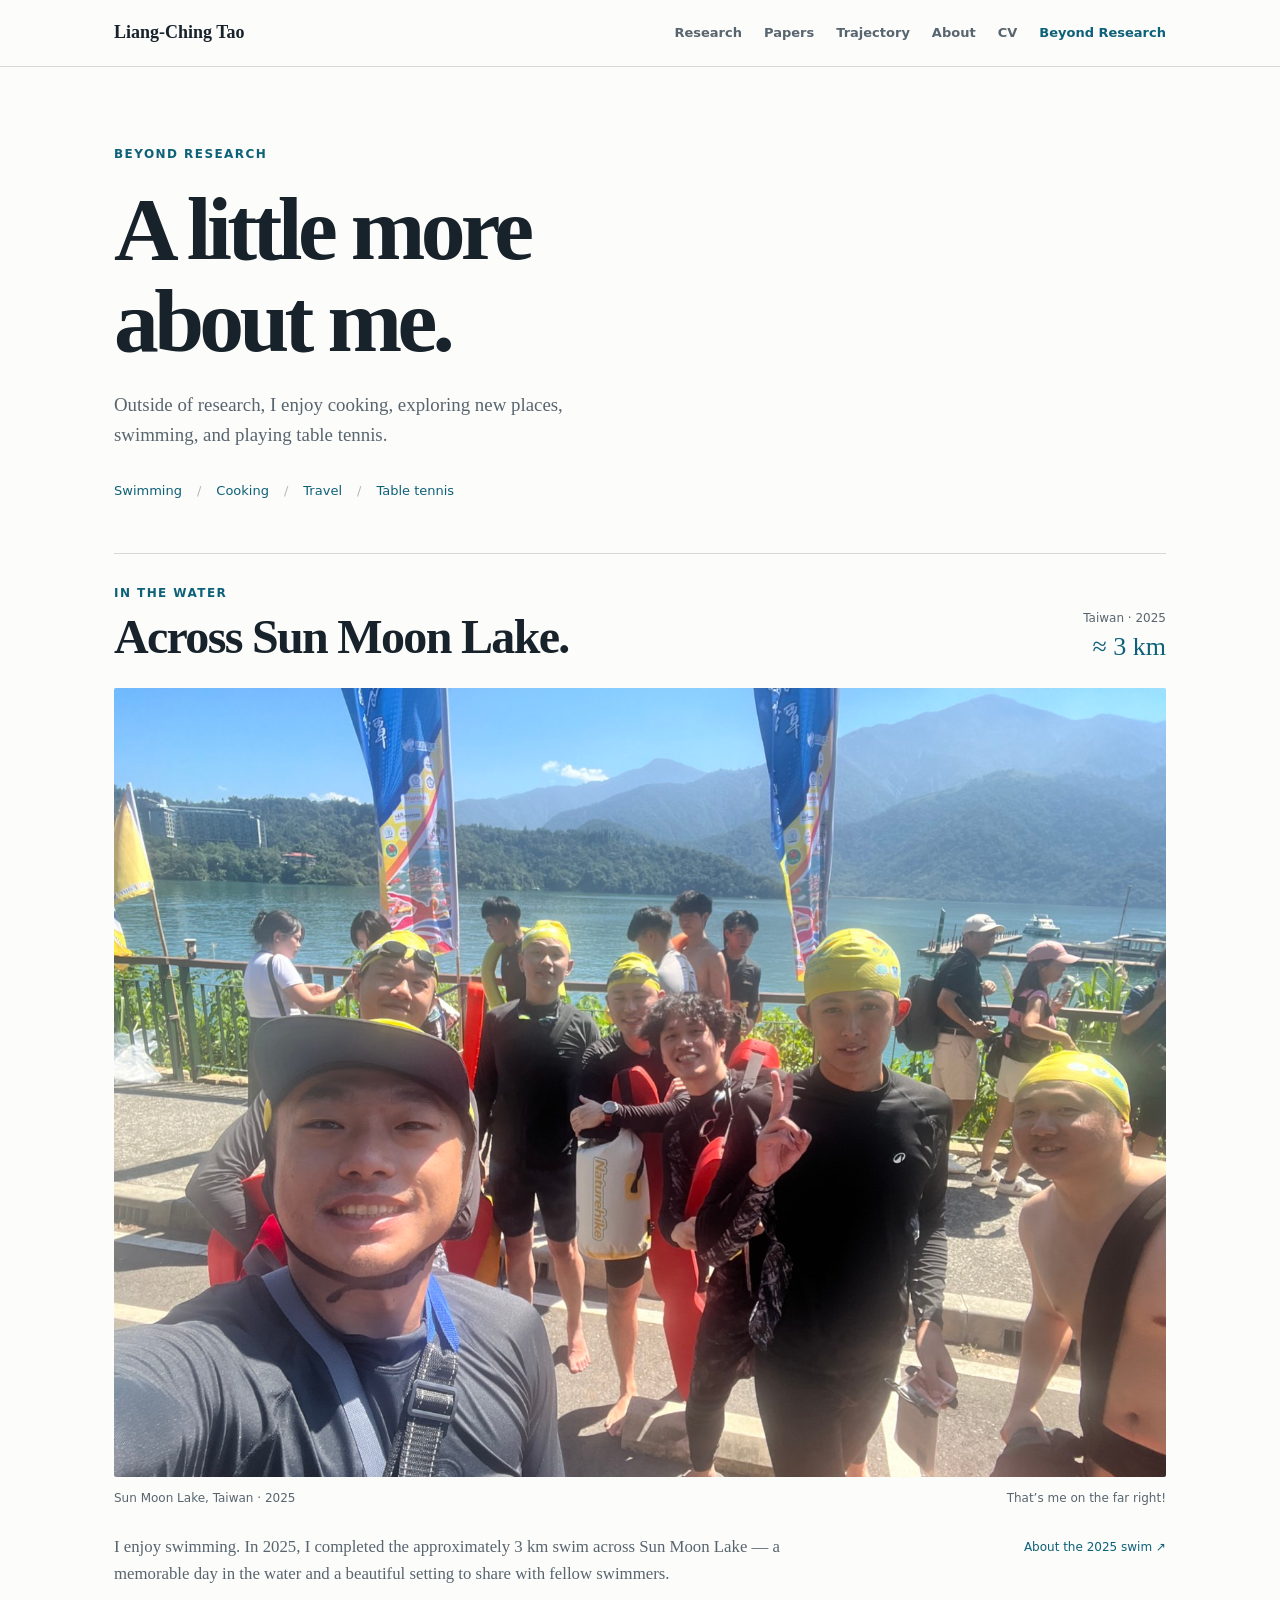
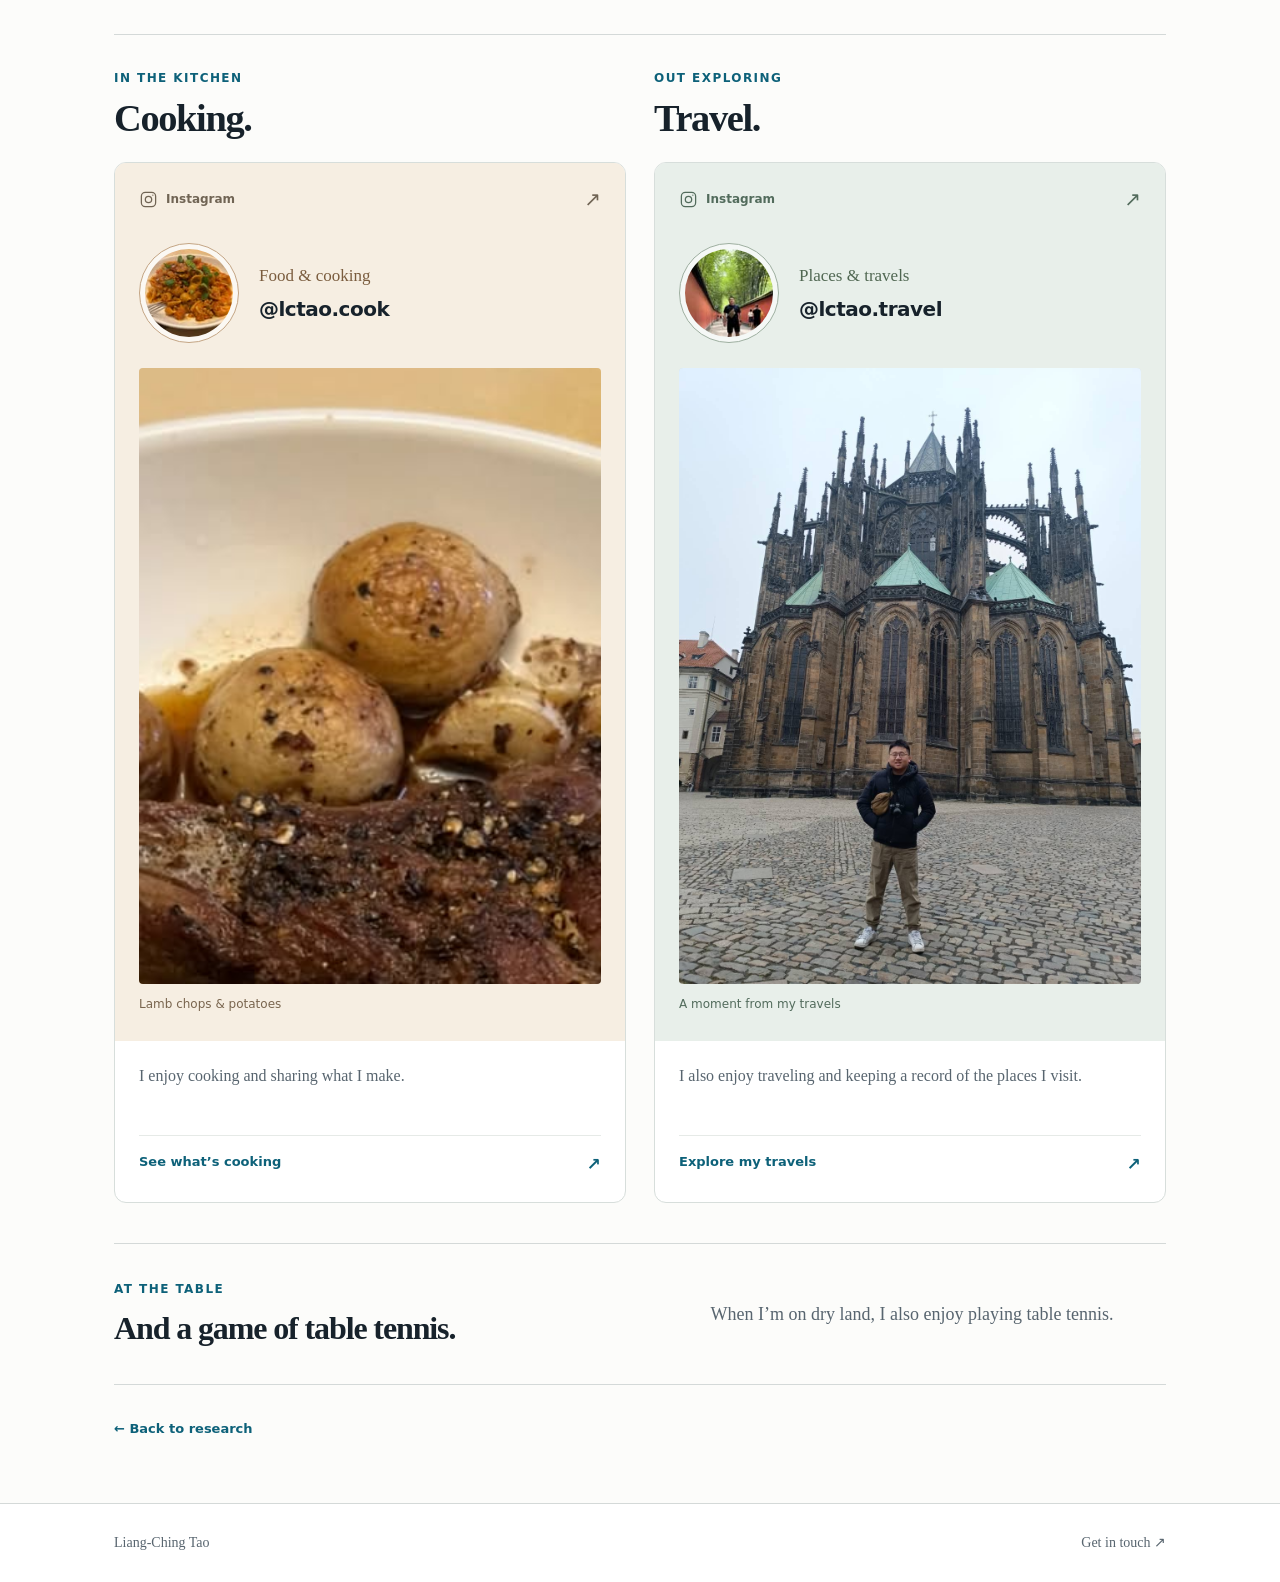
==== commit d59abdcf: "Focus cooking photo on lamb chops and potatoes" ====
--- a/beyond-research.html
+++ b/beyond-research.html
@@ -5,7 +5,7 @@
 <link rel="canonical" href="https://morristao.github.io/Liang-Ching-Tao/beyond-research.html">
 <meta name="description" content="Cooking, travel, swimming, and table tennis — a little beyond research with Liang-Ching Tao.">
 <title>Beyond Research | Liang-Ching Tao</title>
-<link rel="stylesheet" href="portrait.css"><link rel="stylesheet" href="life.css?v=20261101-photos">
+<link rel="stylesheet" href="portrait.css"><link rel="stylesheet" href="life.css?v=20261101-food-focus">
 </head>
 <body>
 <a class="skip-link" href="#main-content">Skip to content</a>
@@ -21,7 +21,7 @@
 <div class="life-pair"><section id="cooking" class="interest"><p class="section-label">In the kitchen</p><h2>Cooking.</h2>
 <a class="instagram-card cook-card" href="https://www.instagram.com/lctao.cook/" target="_blank" rel="noopener" aria-label="Visit @lctao.cook on Instagram (opens in a new tab)">
 <div class="ig-preview"><div class="ig-platform"><svg viewBox="0 0 24 24" width="19" height="19" fill="none" stroke="currentColor" stroke-width="1.6" aria-hidden="true"><rect x="3" y="3" width="18" height="18" rx="5"/><circle cx="12" cy="12" r="4"/><circle cx="17.5" cy="6.5" r=".8" fill="currentColor" stroke="none"/></svg><span>Instagram</span><span class="ig-arrow" aria-hidden="true">↗</span></div>
-<div class="ig-identity"><div class="ig-avatar-ring"><img src="assets/life/instagram-cook.jpg" width="100" height="100" alt="" loading="lazy"></div><div><span class="ig-category">Food & cooking</span><span class="ig-handle">@lctao.cook</span></div></div><figure class="ig-feature-photo"><img src="assets/life/cooking-lamb.jpg" width="640" height="640" alt="Home-cooked lamb chops and potatoes." loading="lazy"><figcaption>Lamb chops & potatoes</figcaption></figure></div>
+<div class="ig-identity"><div class="ig-avatar-ring"><img src="assets/life/instagram-cook.jpg" width="100" height="100" alt="" loading="lazy"></div><div><span class="ig-category">Food & cooking</span><span class="ig-handle">@lctao.cook</span></div></div><figure class="ig-feature-photo"><div class="ig-food-frame"><img src="assets/life/cooking-lamb.jpg" width="640" height="640" alt="Home-cooked lamb chops and potatoes." loading="lazy"></div><figcaption>Lamb chops & potatoes</figcaption></figure></div>
 <div class="ig-description"><p>I enjoy cooking and sharing what I make.</p><span class="ig-cta">See what’s cooking <span aria-hidden="true">↗</span></span></div></a></section><section id="travel" class="interest"><p class="section-label">Out exploring</p><h2>Travel.</h2>
 <a class="instagram-card travel-card" href="https://www.instagram.com/lctao.travel/" target="_blank" rel="noopener" aria-label="Visit @lctao.travel on Instagram (opens in a new tab)">
 <div class="ig-preview"><div class="ig-platform"><svg viewBox="0 0 24 24" width="19" height="19" fill="none" stroke="currentColor" stroke-width="1.6" aria-hidden="true"><rect x="3" y="3" width="18" height="18" rx="5"/><circle cx="12" cy="12" r="4"/><circle cx="17.5" cy="6.5" r=".8" fill="currentColor" stroke="none"/></svg><span>Instagram</span><span class="ig-arrow" aria-hidden="true">↗</span></div>
--- a/life.css
+++ b/life.css
@@ -3,3 +3,5 @@
 .life-pair{gap:28px;border-top:1px solid var(--line)}.interest,.interest+ .interest{padding:36px 0 40px;border-left:0}.interest h2{font-size:2.4rem;margin:12px 0 23px}.instagram-card{display:block;overflow:hidden;border:1px solid #d7dedb;border-radius:12px;background:#fff;text-decoration:none;color:var(--ink);transition:transform .18s ease,border-color .18s ease,box-shadow .18s ease}.instagram-card:hover{color:var(--ink);text-decoration:none;transform:translateY(-3px);border-color:#8eaaa5;box-shadow:0 8px 24px #17222b0b}.ig-preview{padding:22px 24px 28px;background:#f6eee2;position:relative}.travel-card .ig-preview{background:#e8efea}.ig-platform{display:flex;align-items:center;gap:8px;font:600 12px/1.4 system-ui,sans-serif;color:#706454}.travel-card .ig-platform{color:#526b5c}.ig-arrow{margin-left:auto;font-size:20px;font-weight:400}.ig-identity{display:flex;align-items:center;gap:20px;padding-top:30px;position:relative}.ig-avatar-ring{padding:5px;border:1px solid #c4a584;border-radius:50%;flex:none;background:#fff9}.travel-card .ig-avatar-ring{border-color:#9eafa0}.ig-avatar-ring img{display:block;width:88px;height:88px;border-radius:50%;object-fit:cover}.ig-category{display:block;font:400 17px/1.4 Georgia,serif;color:#7a5c3e;margin-bottom:7px}.travel-card .ig-category{color:#506752}.ig-handle{display:block;font:650 20px/1.4 system-ui,sans-serif;letter-spacing:-.025em}.ig-description{padding:22px 24px 24px}.interest .ig-description p{font-size:16px;line-height:1.6;min-height:52px;margin:0 0 20px;max-width:none}.ig-cta{display:flex;justify-content:space-between;color:var(--accent);font:600 13px/1.5 system-ui,sans-serif;border-top:1px solid #e6eae7;padding-top:16px}.ig-cta>span{font-size:17px}@media(max-width:760px){.life-pair{gap:0}.interest,.interest+ .interest{padding:30px 0}.ig-description{padding:20px}.ig-preview{padding:20px}.ig-identity{gap:18px;padding-top:24px}.ig-handle{font-size:20px}.interest .ig-description p{min-height:0}.ig-avatar-ring img{width:80px;height:80px}}@media(prefers-reduced-motion:reduce){.instagram-card{transition:none}.instagram-card:hover{transform:none}}
 
 .ig-feature-photo{margin:25px 0 0}.ig-feature-photo>img{display:block;width:100%;height:auto;aspect-ratio:3/4;object-fit:contain;border-radius:4px;background:#efe0ca}.travel-card .ig-feature-photo>img{background:#d7e3db}.ig-feature-photo figcaption{margin:11px 0 0;font:400 12px/1.5 system-ui,sans-serif;color:#79654e}.travel-card .ig-feature-photo figcaption{color:#526b5c}@media(max-width:760px){.ig-feature-photo{margin-top:22px}}
+
+.cook-card .ig-food-frame{aspect-ratio:3/4;overflow:hidden;border-radius:4px;background:#efe0ca}.cook-card .ig-food-frame img{display:block;width:100%;height:100%;object-fit:cover;object-position:center bottom;transform:scale(1.5);transform-origin:center bottom}
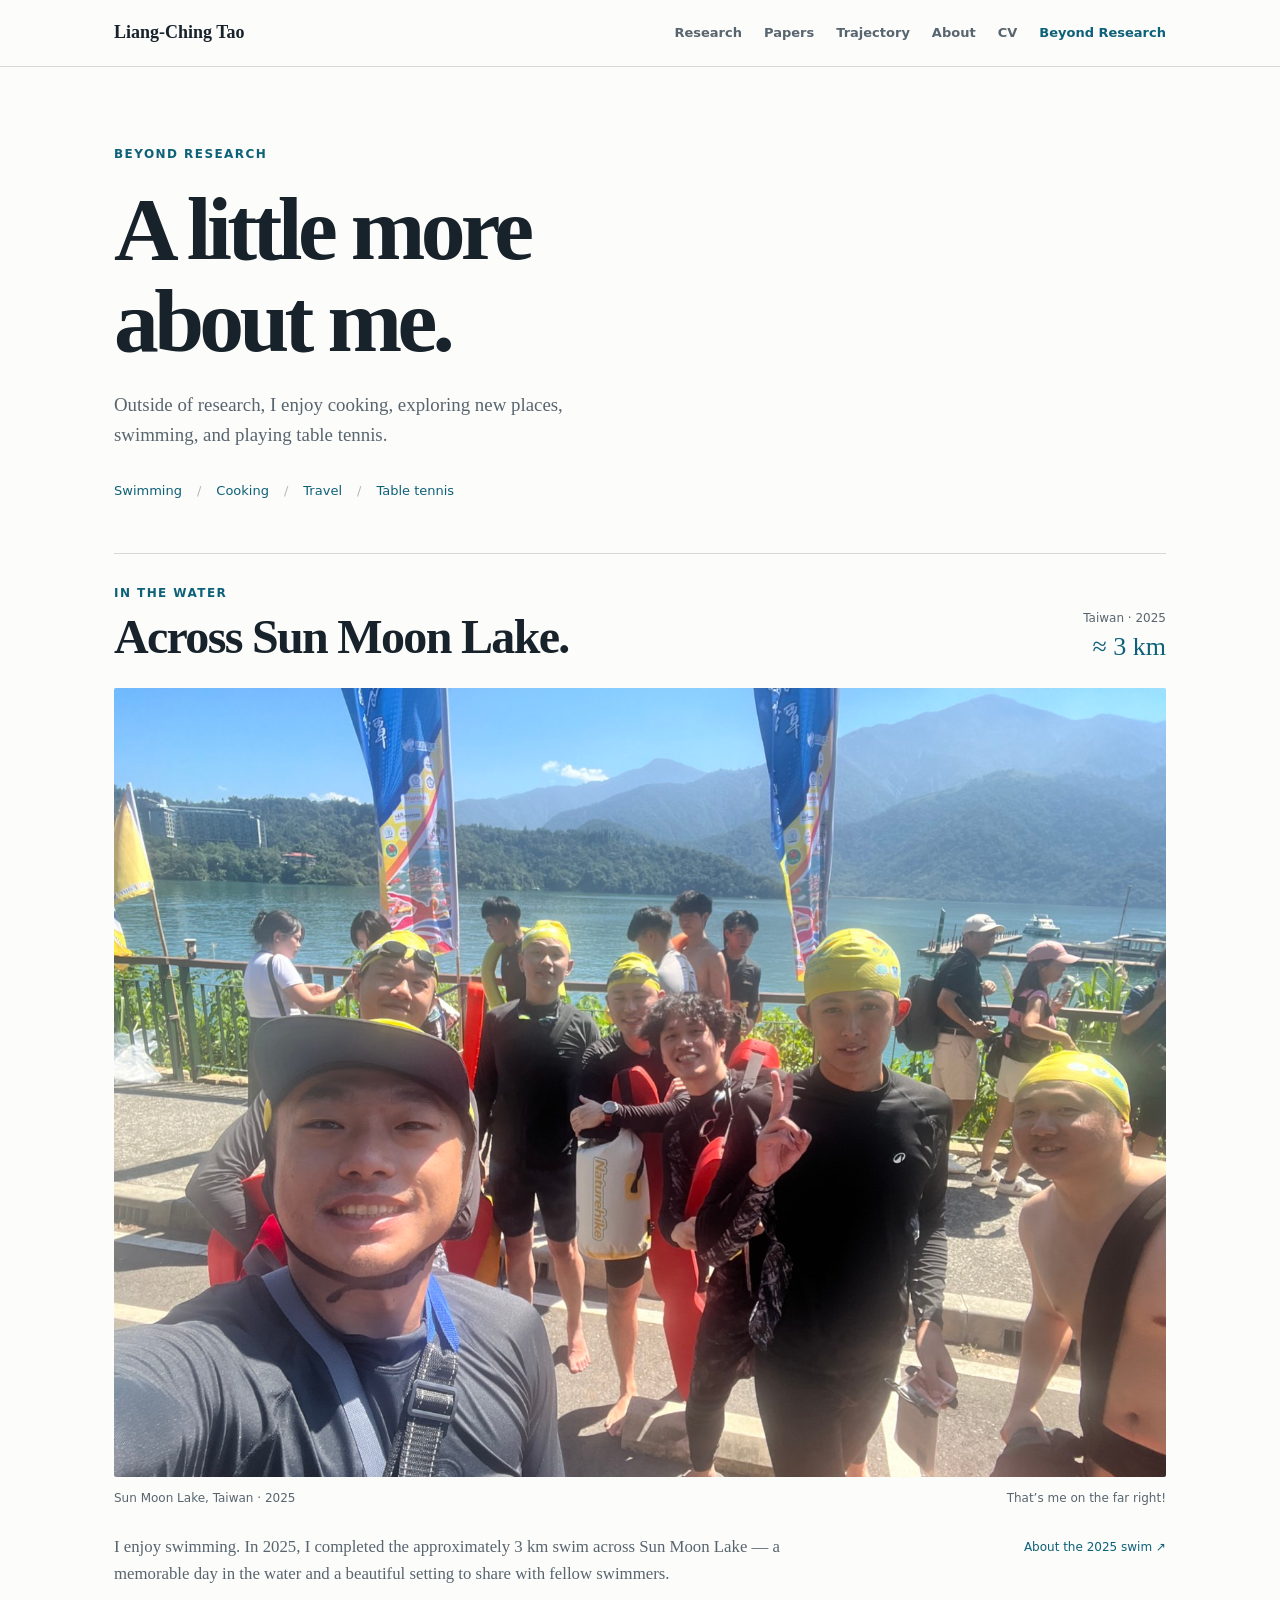
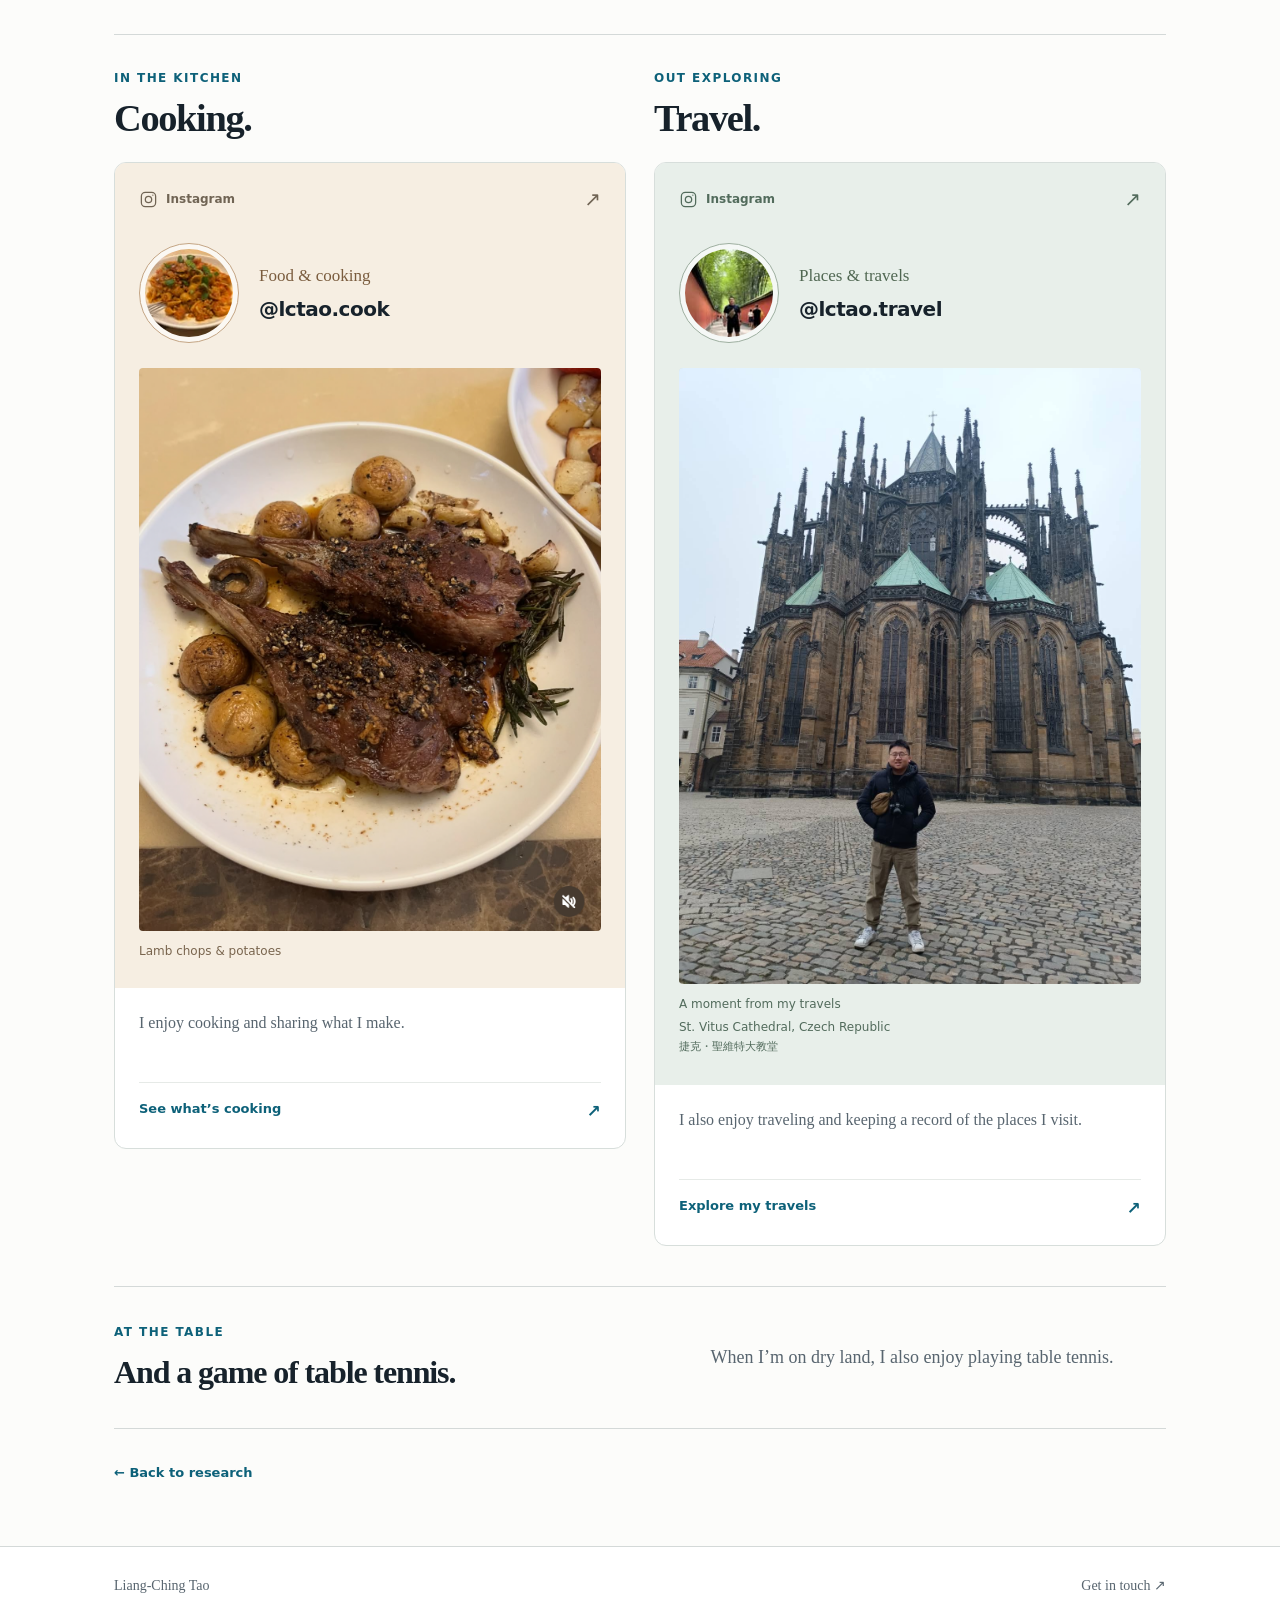
==== commit a785d2c4: "Use full plated meal photo and label St Vitus Cathedral location" ====
--- a/beyond-research.html
+++ b/beyond-research.html
@@ -5,7 +5,7 @@
 <link rel="canonical" href="https://morristao.github.io/Liang-Ching-Tao/beyond-research.html">
 <meta name="description" content="Cooking, travel, swimming, and table tennis — a little beyond research with Liang-Ching Tao.">
 <title>Beyond Research | Liang-Ching Tao</title>
-<link rel="stylesheet" href="portrait.css"><link rel="stylesheet" href="life.css?v=20261101-food-focus">
+<link rel="stylesheet" href="portrait.css"><link rel="stylesheet" href="life.css?v=20261101-full-plate">
 </head>
 <body>
 <a class="skip-link" href="#main-content">Skip to content</a>
@@ -21,11 +21,11 @@
 <div class="life-pair"><section id="cooking" class="interest"><p class="section-label">In the kitchen</p><h2>Cooking.</h2>
 <a class="instagram-card cook-card" href="https://www.instagram.com/lctao.cook/" target="_blank" rel="noopener" aria-label="Visit @lctao.cook on Instagram (opens in a new tab)">
 <div class="ig-preview"><div class="ig-platform"><svg viewBox="0 0 24 24" width="19" height="19" fill="none" stroke="currentColor" stroke-width="1.6" aria-hidden="true"><rect x="3" y="3" width="18" height="18" rx="5"/><circle cx="12" cy="12" r="4"/><circle cx="17.5" cy="6.5" r=".8" fill="currentColor" stroke="none"/></svg><span>Instagram</span><span class="ig-arrow" aria-hidden="true">↗</span></div>
-<div class="ig-identity"><div class="ig-avatar-ring"><img src="assets/life/instagram-cook.jpg" width="100" height="100" alt="" loading="lazy"></div><div><span class="ig-category">Food & cooking</span><span class="ig-handle">@lctao.cook</span></div></div><figure class="ig-feature-photo"><div class="ig-food-frame"><img src="assets/life/cooking-lamb.jpg" width="640" height="640" alt="Home-cooked lamb chops and potatoes." loading="lazy"></div><figcaption>Lamb chops & potatoes</figcaption></figure></div>
+<div class="ig-identity"><div class="ig-avatar-ring"><img src="assets/life/instagram-cook.jpg" width="100" height="100" alt="" loading="lazy"></div><div><span class="ig-category">Food & cooking</span><span class="ig-handle">@lctao.cook</span></div></div><figure class="ig-feature-photo"><div class="ig-food-frame"><img src="assets/life/cooking-lamb-full.png" width="1170" height="1425" alt="Home-cooked lamb chops and potatoes." loading="lazy"></div><figcaption>Lamb chops & potatoes</figcaption></figure></div>
 <div class="ig-description"><p>I enjoy cooking and sharing what I make.</p><span class="ig-cta">See what’s cooking <span aria-hidden="true">↗</span></span></div></a></section><section id="travel" class="interest"><p class="section-label">Out exploring</p><h2>Travel.</h2>
 <a class="instagram-card travel-card" href="https://www.instagram.com/lctao.travel/" target="_blank" rel="noopener" aria-label="Visit @lctao.travel on Instagram (opens in a new tab)">
 <div class="ig-preview"><div class="ig-platform"><svg viewBox="0 0 24 24" width="19" height="19" fill="none" stroke="currentColor" stroke-width="1.6" aria-hidden="true"><rect x="3" y="3" width="18" height="18" rx="5"/><circle cx="12" cy="12" r="4"/><circle cx="17.5" cy="6.5" r=".8" fill="currentColor" stroke="none"/></svg><span>Instagram</span><span class="ig-arrow" aria-hidden="true">↗</span></div>
-<div class="ig-identity"><div class="ig-avatar-ring"><img src="assets/life/instagram-travel.jpg" width="100" height="100" alt="" loading="lazy"></div><div><span class="ig-category">Places & travels</span><span class="ig-handle">@lctao.travel</span></div></div><figure class="ig-feature-photo"><img src="assets/life/travel-cathedral.jpg" width="1108" height="1477" alt="Liang-Ching Tao standing in a cobbled square in front of a Gothic cathedral." loading="lazy"><figcaption>A moment from my travels</figcaption></figure></div>
+<div class="ig-identity"><div class="ig-avatar-ring"><img src="assets/life/instagram-travel.jpg" width="100" height="100" alt="" loading="lazy"></div><div><span class="ig-category">Places & travels</span><span class="ig-handle">@lctao.travel</span></div></div><figure class="ig-feature-photo"><img src="assets/life/travel-cathedral.jpg" width="1108" height="1477" alt="Liang-Ching Tao standing in a cobbled square in front of a Gothic cathedral." loading="lazy"><figcaption>A moment from my travels<span class="travel-location">St. Vitus Cathedral, Czech Republic<br><span lang="zh-Hant">捷克・聖維特大教堂</span></span></figcaption></figure></div>
 <div class="ig-description"><p>I also enjoy traveling and keeping a record of the places I visit.</p><span class="ig-cta">Explore my travels <span aria-hidden="true">↗</span></span></div></a></section></div>
 <section id="table-tennis" class="table-tennis"><div><p class="section-label">At the table</p><h2>And a game of table tennis.</h2></div><p>When I’m on dry land, I also enjoy playing table tennis.</p></section>
 <div class="return-link"><a href="index.html">← Back to research</a></div>
--- a/life.css
+++ b/life.css
@@ -4,4 +4,6 @@
 
 .ig-feature-photo{margin:25px 0 0}.ig-feature-photo>img{display:block;width:100%;height:auto;aspect-ratio:3/4;object-fit:contain;border-radius:4px;background:#efe0ca}.travel-card .ig-feature-photo>img{background:#d7e3db}.ig-feature-photo figcaption{margin:11px 0 0;font:400 12px/1.5 system-ui,sans-serif;color:#79654e}.travel-card .ig-feature-photo figcaption{color:#526b5c}@media(max-width:760px){.ig-feature-photo{margin-top:22px}}
 
-.cook-card .ig-food-frame{aspect-ratio:3/4;overflow:hidden;border-radius:4px;background:#efe0ca}.cook-card .ig-food-frame img{display:block;width:100%;height:100%;object-fit:cover;object-position:center bottom;transform:scale(1.5);transform-origin:center bottom}
+.cook-card .ig-food-frame{aspect-ratio:3/4;overflow:hidden;border-radius:4px;background:#efe0ca}.cook-card .ig-food-frame img{display:block;width:100%;height:100%;object-fit:cover;object-position:center;transform:none}
+
+.cook-card .ig-food-frame{aspect-ratio:1170/1425}.travel-location{display:block;margin-top:5px;line-height:1.6}.travel-location [lang]{font-size:11px}
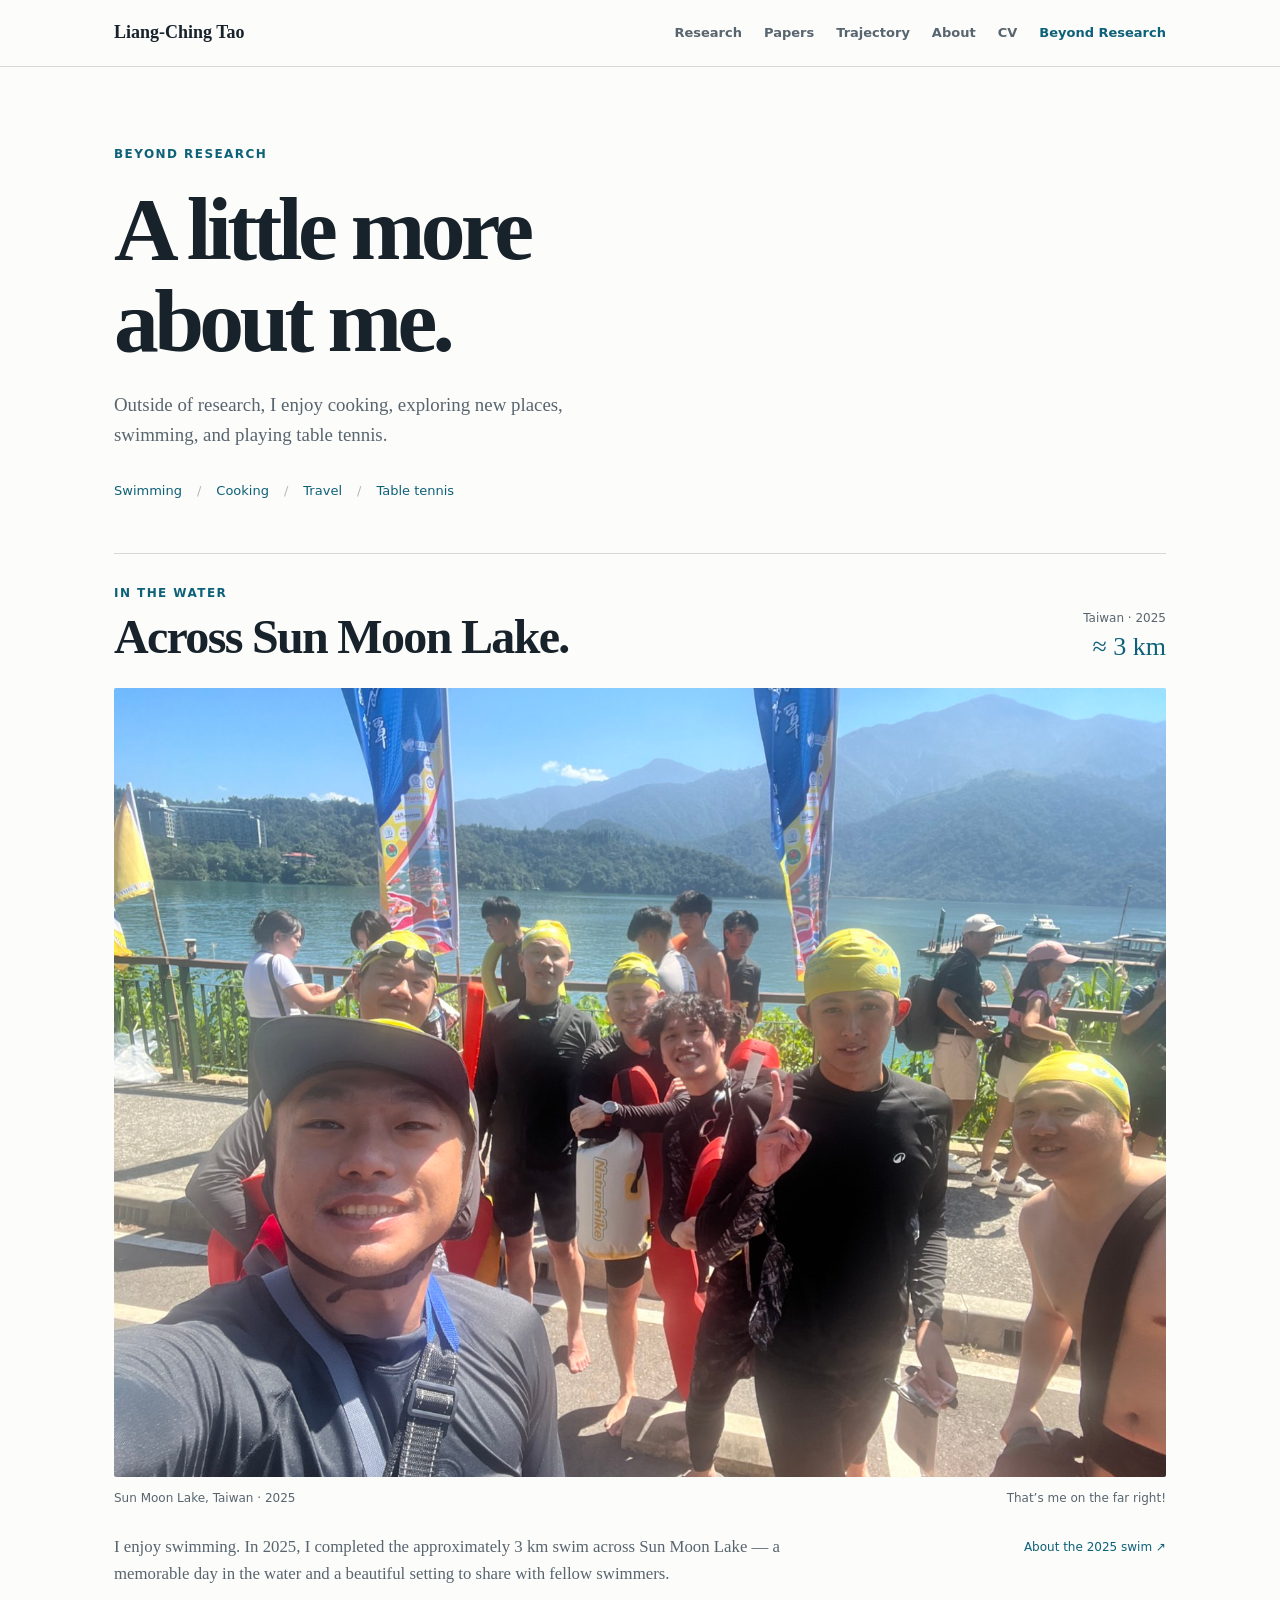
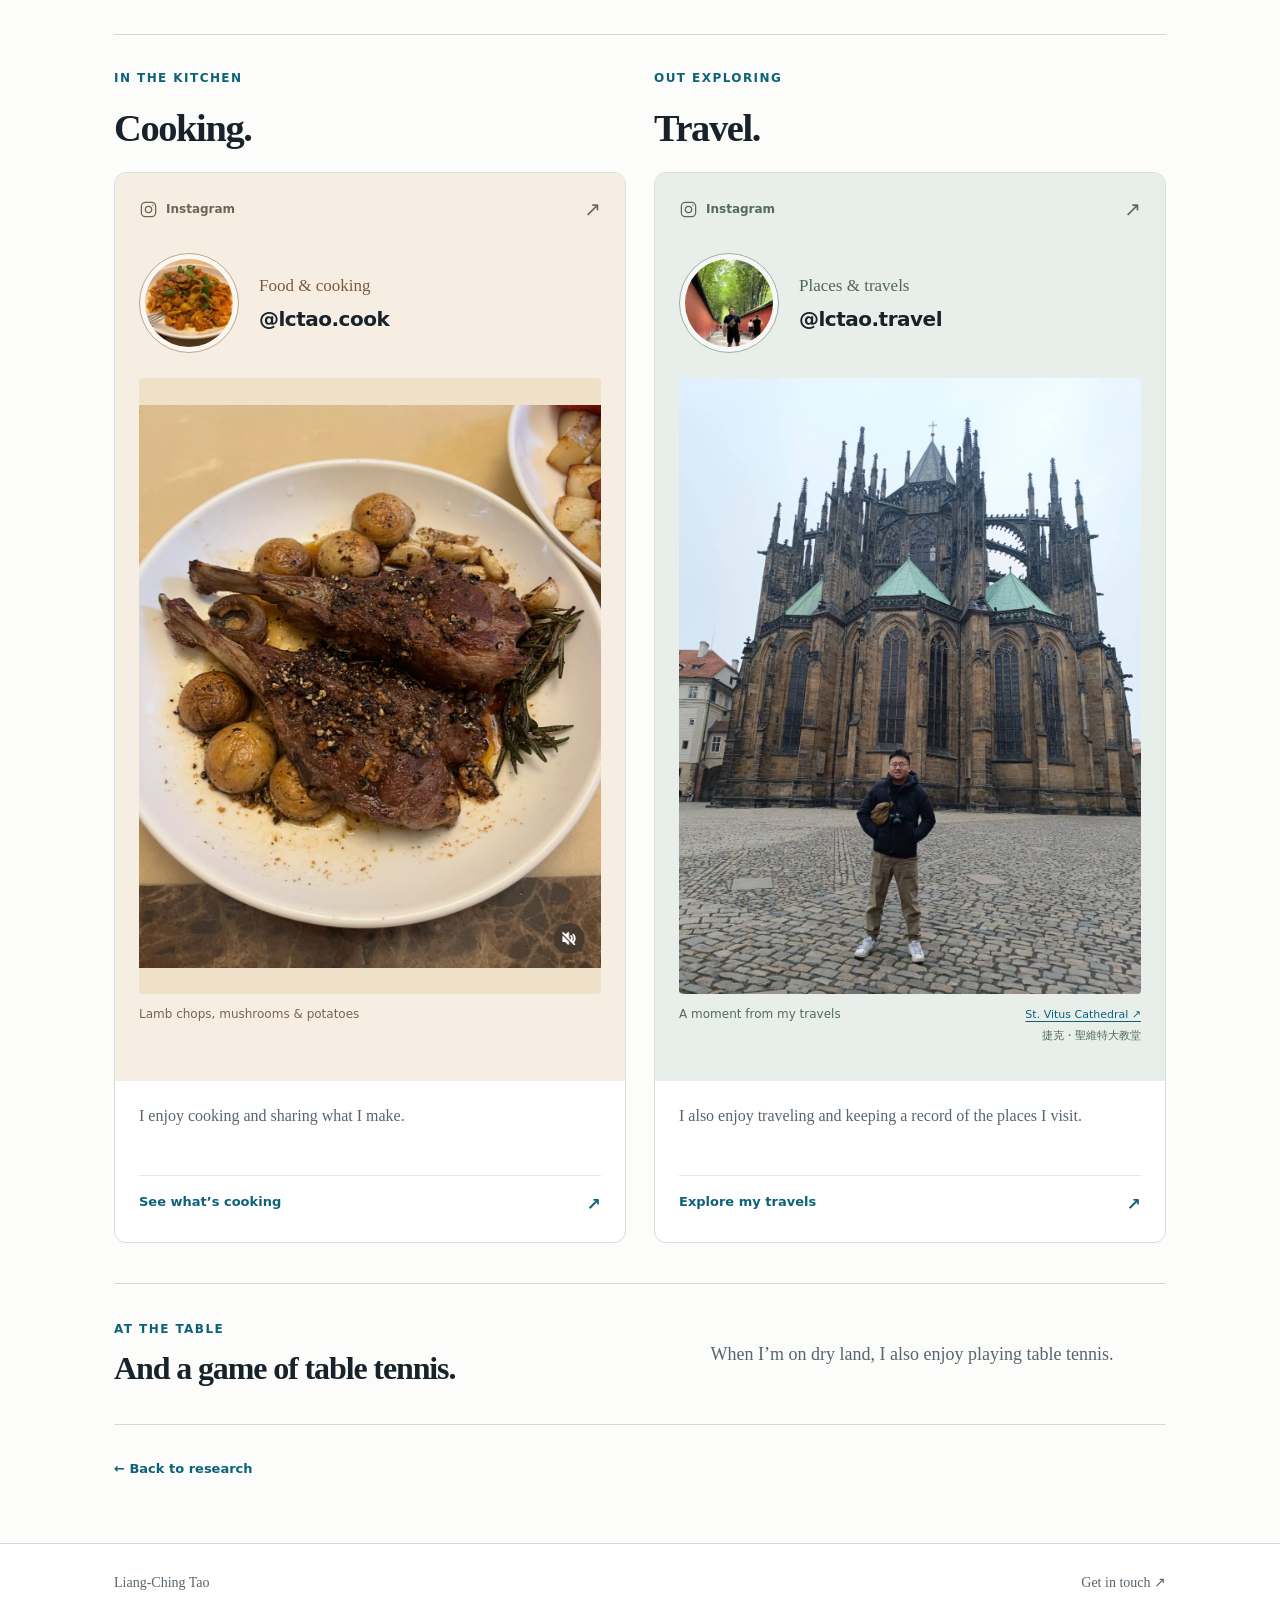
==== commit 9bf122bf: "Align lifestyle cards and link cathedral caption to Google Maps" ====
--- a/beyond-research.html
+++ b/beyond-research.html
@@ -5,7 +5,7 @@
 <link rel="canonical" href="https://morristao.github.io/Liang-Ching-Tao/beyond-research.html">
 <meta name="description" content="Cooking, travel, swimming, and table tennis — a little beyond research with Liang-Ching Tao.">
 <title>Beyond Research | Liang-Ching Tao</title>
-<link rel="stylesheet" href="portrait.css"><link rel="stylesheet" href="life.css?v=20261101-full-plate">
+<link rel="stylesheet" href="portrait.css"><link rel="stylesheet" href="life.css?v=20261101-aligned-cards">
 </head>
 <body>
 <a class="skip-link" href="#main-content">Skip to content</a>
@@ -19,14 +19,14 @@
 <figure class="swim-photo"><img src="assets/life/sun-moon-lake-2025.jpg" width="1477" height="1108" alt="Liang-Ching Tao, on the far right, with fellow swimmers beside Sun Moon Lake in Taiwan in 2025."><figcaption><span>Sun Moon Lake, Taiwan · 2025</span><span>That’s me on the far right!</span></figcaption></figure>
 <div class="swim-note"><p>I enjoy swimming. In 2025, I completed the approximately 3 km swim across Sun Moon Lake — a memorable day in the water and a beautiful setting to share with fellow swimmers.</p><a class="source-link" href="https://www.pulifourswim.tw/upload7/2025%E5%B9%B4%E6%97%A5%E6%9C%88%E6%BD%AD%E5%9C%8B%E9%9A%9B%E8%90%AC%E4%BA%BA%E6%B3%B3%E6%B8%A1%E6%B4%BB%E5%8B%95%E8%BE%A6%E6%B3%95.pdf" target="_blank" rel="noopener">About the 2025 swim ↗</a></div></section>
 <div class="life-pair"><section id="cooking" class="interest"><p class="section-label">In the kitchen</p><h2>Cooking.</h2>
-<a class="instagram-card cook-card" href="https://www.instagram.com/lctao.cook/" target="_blank" rel="noopener" aria-label="Visit @lctao.cook on Instagram (opens in a new tab)">
-<div class="ig-preview"><div class="ig-platform"><svg viewBox="0 0 24 24" width="19" height="19" fill="none" stroke="currentColor" stroke-width="1.6" aria-hidden="true"><rect x="3" y="3" width="18" height="18" rx="5"/><circle cx="12" cy="12" r="4"/><circle cx="17.5" cy="6.5" r=".8" fill="currentColor" stroke="none"/></svg><span>Instagram</span><span class="ig-arrow" aria-hidden="true">↗</span></div>
-<div class="ig-identity"><div class="ig-avatar-ring"><img src="assets/life/instagram-cook.jpg" width="100" height="100" alt="" loading="lazy"></div><div><span class="ig-category">Food & cooking</span><span class="ig-handle">@lctao.cook</span></div></div><figure class="ig-feature-photo"><div class="ig-food-frame"><img src="assets/life/cooking-lamb-full.png" width="1170" height="1425" alt="Home-cooked lamb chops and potatoes." loading="lazy"></div><figcaption>Lamb chops & potatoes</figcaption></figure></div>
-<div class="ig-description"><p>I enjoy cooking and sharing what I make.</p><span class="ig-cta">See what’s cooking <span aria-hidden="true">↗</span></span></div></a></section><section id="travel" class="interest"><p class="section-label">Out exploring</p><h2>Travel.</h2>
-<a class="instagram-card travel-card" href="https://www.instagram.com/lctao.travel/" target="_blank" rel="noopener" aria-label="Visit @lctao.travel on Instagram (opens in a new tab)">
-<div class="ig-preview"><div class="ig-platform"><svg viewBox="0 0 24 24" width="19" height="19" fill="none" stroke="currentColor" stroke-width="1.6" aria-hidden="true"><rect x="3" y="3" width="18" height="18" rx="5"/><circle cx="12" cy="12" r="4"/><circle cx="17.5" cy="6.5" r=".8" fill="currentColor" stroke="none"/></svg><span>Instagram</span><span class="ig-arrow" aria-hidden="true">↗</span></div>
-<div class="ig-identity"><div class="ig-avatar-ring"><img src="assets/life/instagram-travel.jpg" width="100" height="100" alt="" loading="lazy"></div><div><span class="ig-category">Places & travels</span><span class="ig-handle">@lctao.travel</span></div></div><figure class="ig-feature-photo"><img src="assets/life/travel-cathedral.jpg" width="1108" height="1477" alt="Liang-Ching Tao standing in a cobbled square in front of a Gothic cathedral." loading="lazy"><figcaption>A moment from my travels<span class="travel-location">St. Vitus Cathedral, Czech Republic<br><span lang="zh-Hant">捷克・聖維特大教堂</span></span></figcaption></figure></div>
-<div class="ig-description"><p>I also enjoy traveling and keeping a record of the places I visit.</p><span class="ig-cta">Explore my travels <span aria-hidden="true">↗</span></span></div></a></section></div>
+<div class="instagram-card cook-card">
+<div class="ig-preview"><a class="ig-profile" href="https://www.instagram.com/lctao.cook/" target="_blank" rel="noopener" aria-label="Visit @lctao.cook on Instagram (opens in a new tab)"><div class="ig-platform"><svg viewBox="0 0 24 24" width="19" height="19" fill="none" stroke="currentColor" stroke-width="1.6" aria-hidden="true"><rect x="3" y="3" width="18" height="18" rx="5"/><circle cx="12" cy="12" r="4"/><circle cx="17.5" cy="6.5" r=".8" fill="currentColor" stroke="none"/></svg><span>Instagram</span><span class="ig-arrow" aria-hidden="true">↗</span></div>
+<div class="ig-identity"><div class="ig-avatar-ring"><img src="assets/life/instagram-cook.jpg" width="100" height="100" alt="" loading="lazy"></div><div><span class="ig-category">Food & cooking</span><span class="ig-handle">@lctao.cook</span></div></div></a><figure class="ig-feature-photo"><div class="ig-food-frame"><img src="assets/life/cooking-lamb-full.png" width="1170" height="1425" alt="Home-cooked lamb chops with mushrooms and potatoes." loading="lazy"></div><figcaption>Lamb chops, mushrooms &amp; potatoes</figcaption></figure></div>
+<div class="ig-description"><p>I enjoy cooking and sharing what I make.</p><a class="ig-cta" href="https://www.instagram.com/lctao.cook/" target="_blank" rel="noopener">See what’s cooking <span aria-hidden="true">↗</span></a></div></div></section><section id="travel" class="interest"><p class="section-label">Out exploring</p><h2>Travel.</h2>
+<div class="instagram-card travel-card">
+<div class="ig-preview"><a class="ig-profile" href="https://www.instagram.com/lctao.travel/" target="_blank" rel="noopener" aria-label="Visit @lctao.travel on Instagram (opens in a new tab)"><div class="ig-platform"><svg viewBox="0 0 24 24" width="19" height="19" fill="none" stroke="currentColor" stroke-width="1.6" aria-hidden="true"><rect x="3" y="3" width="18" height="18" rx="5"/><circle cx="12" cy="12" r="4"/><circle cx="17.5" cy="6.5" r=".8" fill="currentColor" stroke="none"/></svg><span>Instagram</span><span class="ig-arrow" aria-hidden="true">↗</span></div>
+<div class="ig-identity"><div class="ig-avatar-ring"><img src="assets/life/instagram-travel.jpg" width="100" height="100" alt="" loading="lazy"></div><div><span class="ig-category">Places & travels</span><span class="ig-handle">@lctao.travel</span></div></div></a><figure class="ig-feature-photo"><img src="assets/life/travel-cathedral.jpg" width="1108" height="1477" alt="Liang-Ching Tao standing in a cobbled square in front of a Gothic cathedral." loading="lazy"><figcaption class="travel-caption"><span class="caption-label">A moment from my travels</span><span class="travel-location"><a href="https://www.google.com/maps/search/?api=1&amp;query=St.%20Vitus%20Cathedral%2C%20Czech%20Republic" target="_blank" rel="noopener">St. Vitus Cathedral ↗</a><span lang="zh-Hant">捷克・聖維特大教堂</span></span></figcaption></figure></div>
+<div class="ig-description"><p>I also enjoy traveling and keeping a record of the places I visit.</p><a class="ig-cta" href="https://www.instagram.com/lctao.travel/" target="_blank" rel="noopener">Explore my travels <span aria-hidden="true">↗</span></a></div></div></section></div>
 <section id="table-tennis" class="table-tennis"><div><p class="section-label">At the table</p><h2>And a game of table tennis.</h2></div><p>When I’m on dry land, I also enjoy playing table tennis.</p></section>
 <div class="return-link"><a href="index.html">← Back to research</a></div>
 </main><footer><div class="footer-wrap"><p>Liang-Ching Tao</p><a href="mailto:liangkingtao@gmail.com">Get in touch ↗</a></div></footer>
--- a/life.css
+++ b/life.css
@@ -7,3 +7,6 @@
 .cook-card .ig-food-frame{aspect-ratio:3/4;overflow:hidden;border-radius:4px;background:#efe0ca}.cook-card .ig-food-frame img{display:block;width:100%;height:100%;object-fit:cover;object-position:center;transform:none}
 
 .cook-card .ig-food-frame{aspect-ratio:1170/1425}.travel-location{display:block;margin-top:5px;line-height:1.6}.travel-location [lang]{font-size:11px}
+
+/* Align both photo cards and reserve the same caption space. */
+.interest{display:flex;flex-direction:column}.instagram-card{display:flex;flex-direction:column;flex:1}.ig-preview{display:flex;flex-direction:column;flex:1}.ig-profile{display:block;color:inherit;text-decoration:none}.ig-profile:hover{color:inherit;text-decoration:none}.ig-profile:hover .ig-handle{color:var(--accent)}.cook-card .ig-food-frame{aspect-ratio:3/4}.cook-card .ig-food-frame img{object-fit:contain}.ig-feature-photo figcaption{min-height:48px}.travel-caption{display:flex;justify-content:space-between;align-items:flex-start;gap:14px}.caption-label{flex:1;min-width:0}.travel-location{flex:1.65;min-width:0;display:block;margin:0;text-align:right;line-height:1.55}.travel-location a{color:var(--accent);font-size:11px;text-decoration:underline;text-underline-offset:3px}.travel-location [lang]{display:block;margin-top:3px}.ig-cta{text-decoration:none}.ig-description{flex:none}.interest .ig-description p{min-height:52px}@media(max-width:760px){.ig-feature-photo figcaption{min-height:48px}.interest .ig-description p{min-height:52px}} 
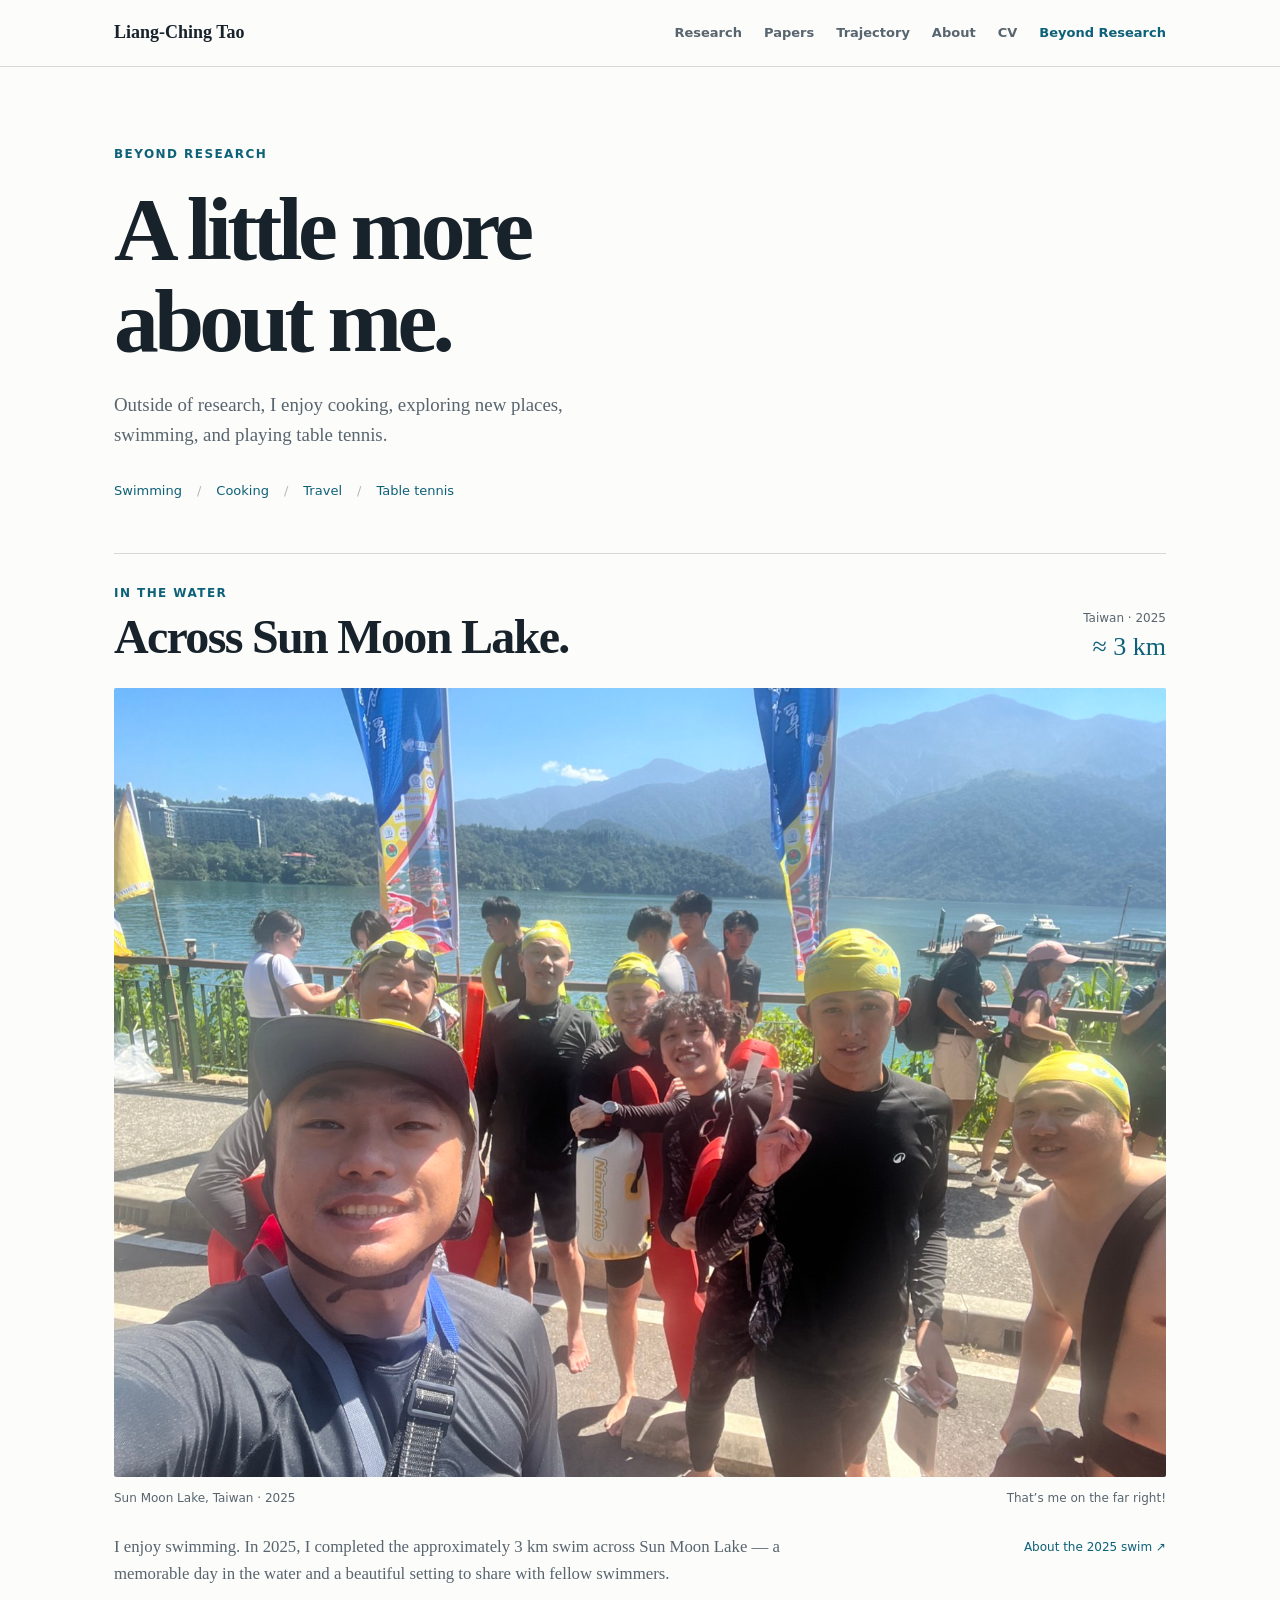
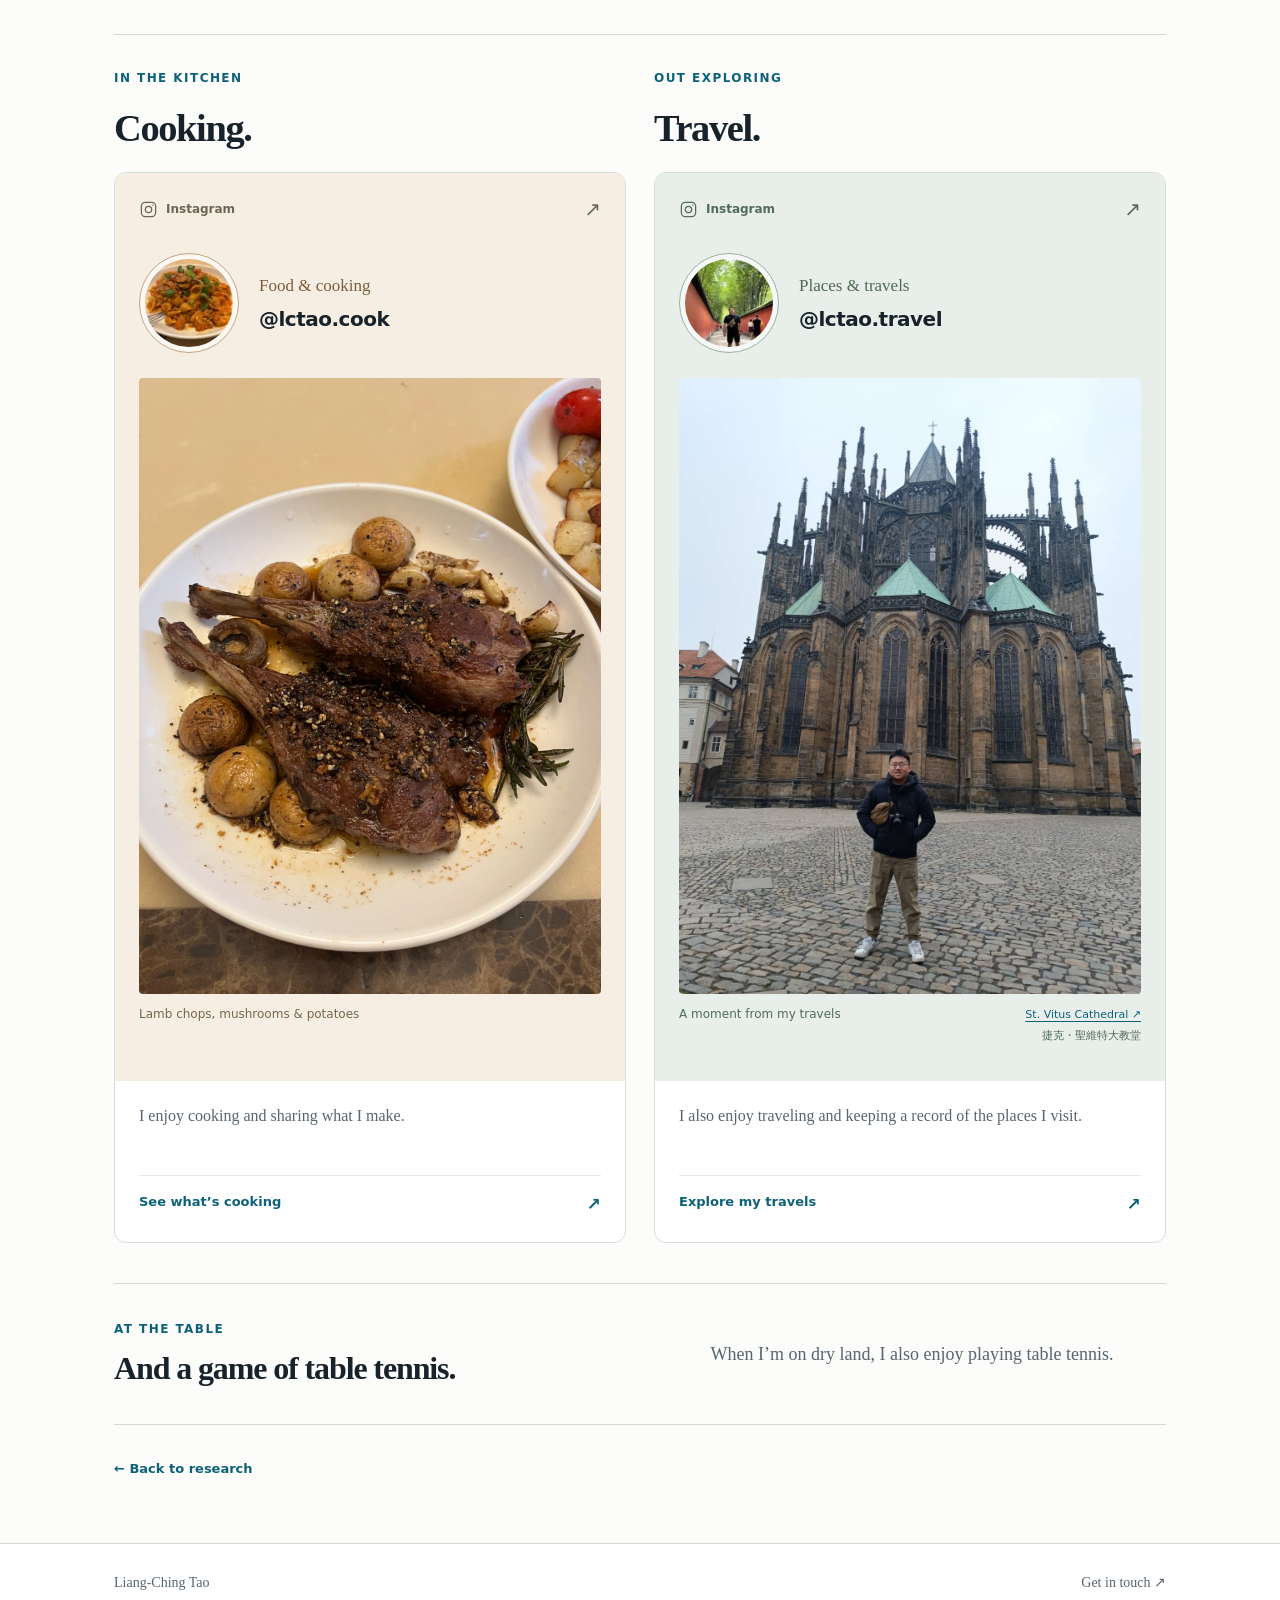
==== commit 2c45ea71: "Replace cooking photo with clean full-resolution original" ====
--- a/beyond-research.html
+++ b/beyond-research.html
@@ -21,7 +21,7 @@
 <div class="life-pair"><section id="cooking" class="interest"><p class="section-label">In the kitchen</p><h2>Cooking.</h2>
 <div class="instagram-card cook-card">
 <div class="ig-preview"><a class="ig-profile" href="https://www.instagram.com/lctao.cook/" target="_blank" rel="noopener" aria-label="Visit @lctao.cook on Instagram (opens in a new tab)"><div class="ig-platform"><svg viewBox="0 0 24 24" width="19" height="19" fill="none" stroke="currentColor" stroke-width="1.6" aria-hidden="true"><rect x="3" y="3" width="18" height="18" rx="5"/><circle cx="12" cy="12" r="4"/><circle cx="17.5" cy="6.5" r=".8" fill="currentColor" stroke="none"/></svg><span>Instagram</span><span class="ig-arrow" aria-hidden="true">↗</span></div>
-<div class="ig-identity"><div class="ig-avatar-ring"><img src="assets/life/instagram-cook.jpg" width="100" height="100" alt="" loading="lazy"></div><div><span class="ig-category">Food & cooking</span><span class="ig-handle">@lctao.cook</span></div></div></a><figure class="ig-feature-photo"><div class="ig-food-frame"><img src="assets/life/cooking-lamb-full.png" width="1170" height="1425" alt="Home-cooked lamb chops with mushrooms and potatoes." loading="lazy"></div><figcaption>Lamb chops, mushrooms &amp; potatoes</figcaption></figure></div>
+<div class="ig-identity"><div class="ig-avatar-ring"><img src="assets/life/instagram-cook.jpg" width="100" height="100" alt="" loading="lazy"></div><div><span class="ig-category">Food & cooking</span><span class="ig-handle">@lctao.cook</span></div></div></a><figure class="ig-feature-photo"><div class="ig-food-frame"><img src="assets/life/cooking-lamb-clean.jpg" width="1620" height="2160" alt="Home-cooked lamb chops with mushrooms and potatoes." loading="lazy"></div><figcaption>Lamb chops, mushrooms &amp; potatoes</figcaption></figure></div>
 <div class="ig-description"><p>I enjoy cooking and sharing what I make.</p><a class="ig-cta" href="https://www.instagram.com/lctao.cook/" target="_blank" rel="noopener">See what’s cooking <span aria-hidden="true">↗</span></a></div></div></section><section id="travel" class="interest"><p class="section-label">Out exploring</p><h2>Travel.</h2>
 <div class="instagram-card travel-card">
 <div class="ig-preview"><a class="ig-profile" href="https://www.instagram.com/lctao.travel/" target="_blank" rel="noopener" aria-label="Visit @lctao.travel on Instagram (opens in a new tab)"><div class="ig-platform"><svg viewBox="0 0 24 24" width="19" height="19" fill="none" stroke="currentColor" stroke-width="1.6" aria-hidden="true"><rect x="3" y="3" width="18" height="18" rx="5"/><circle cx="12" cy="12" r="4"/><circle cx="17.5" cy="6.5" r=".8" fill="currentColor" stroke="none"/></svg><span>Instagram</span><span class="ig-arrow" aria-hidden="true">↗</span></div>
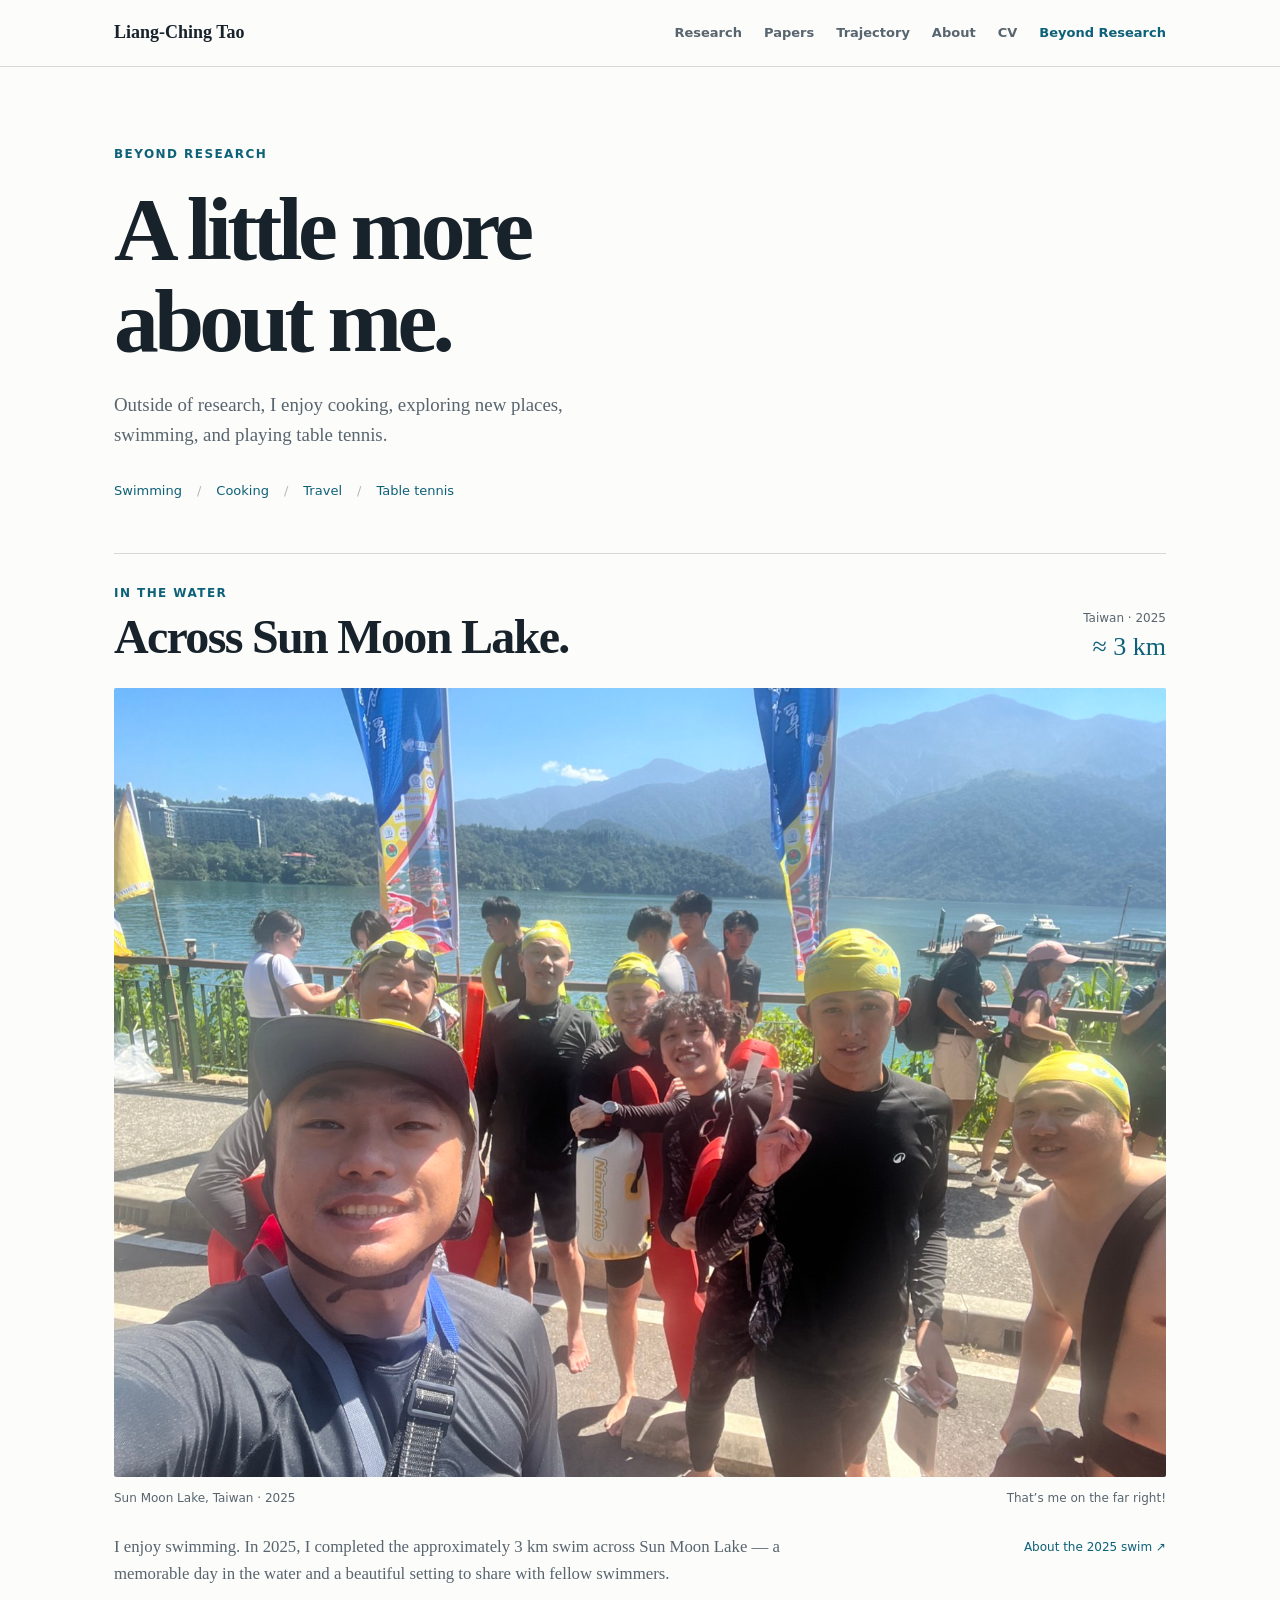
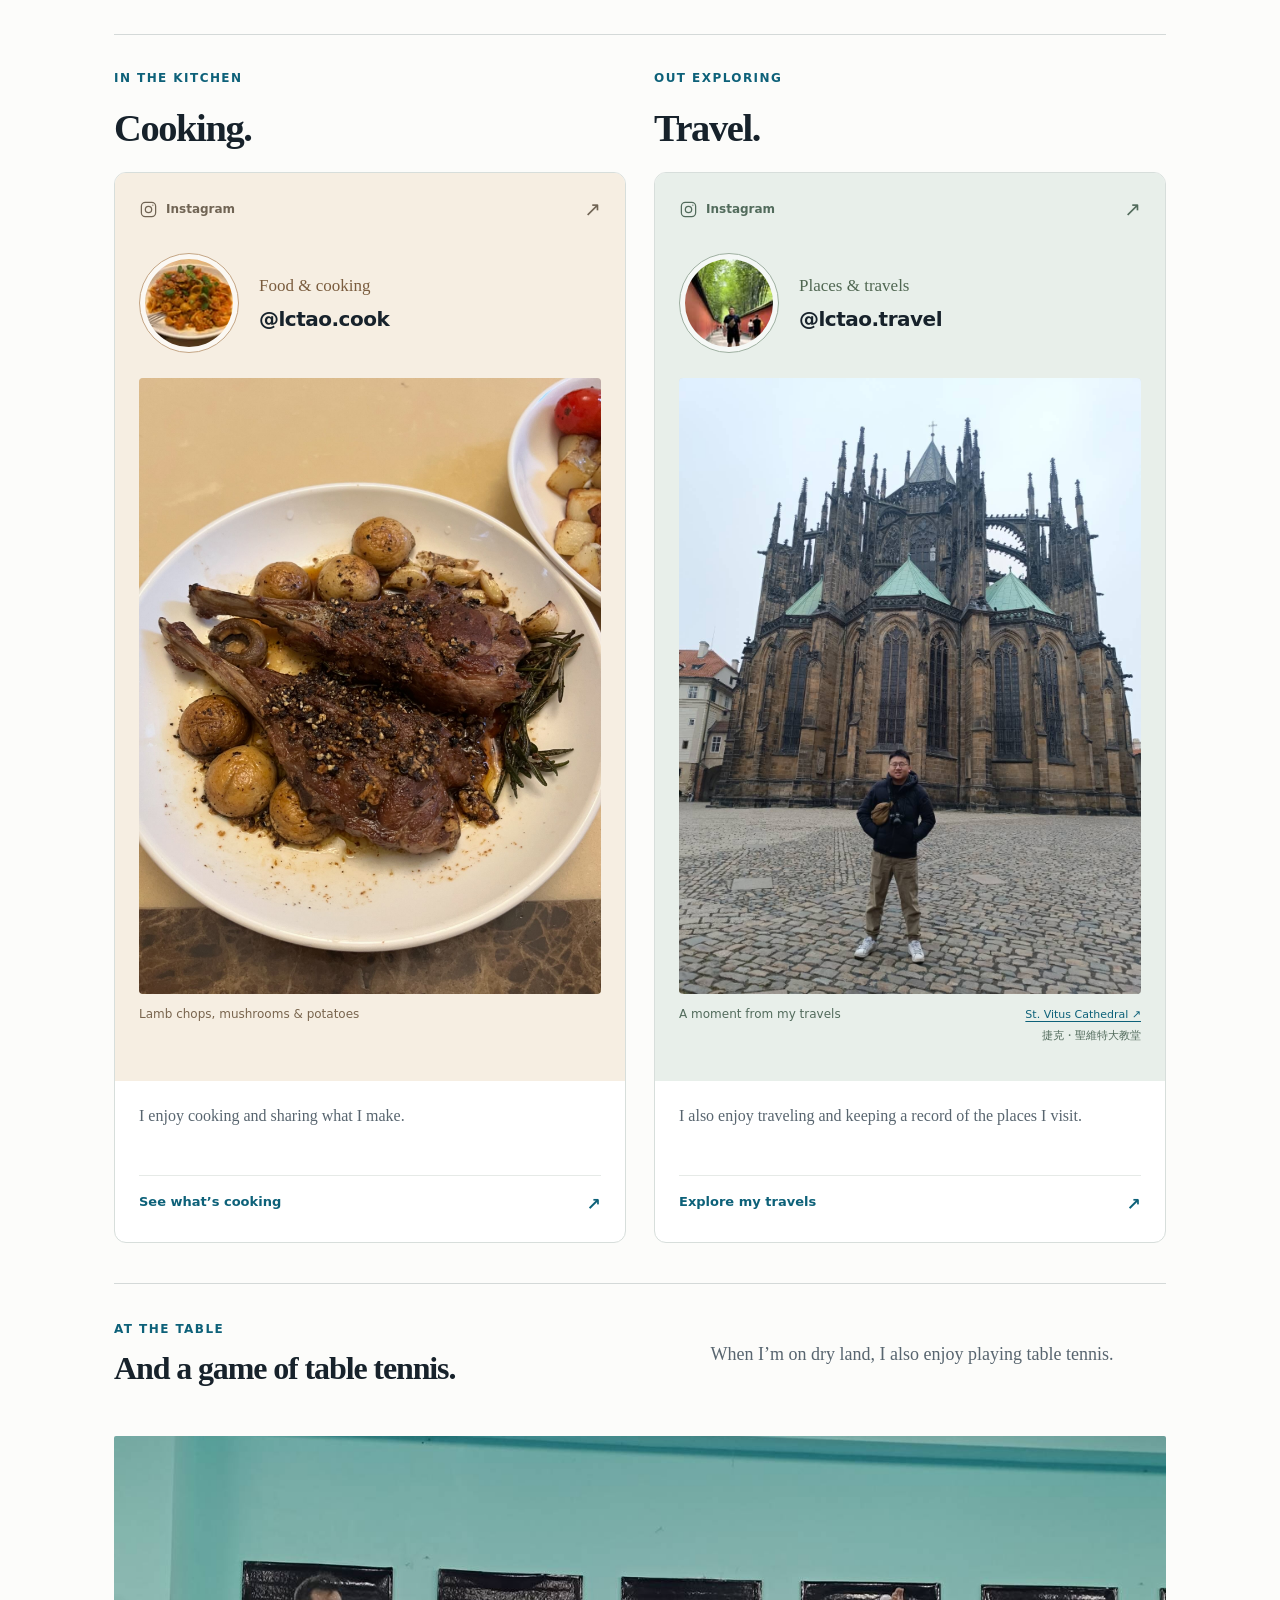
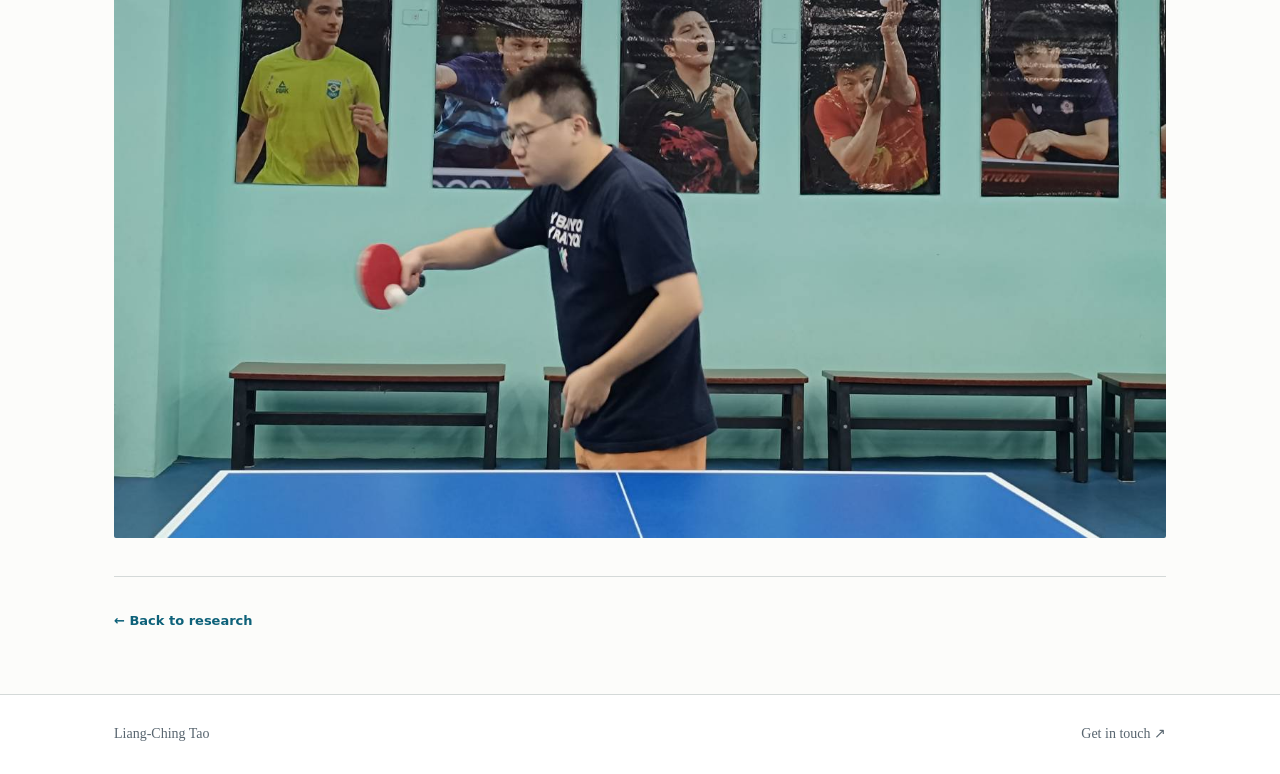
==== commit c856108b: "Add table tennis photo with bottom-anchored responsive framing" ====
--- a/beyond-research.html
+++ b/beyond-research.html
@@ -5,13 +5,13 @@
 <link rel="canonical" href="https://morristao.github.io/Liang-Ching-Tao/beyond-research.html">
 <meta name="description" content="Cooking, travel, swimming, and table tennis — a little beyond research with Liang-Ching Tao.">
 <title>Beyond Research | Liang-Ching Tao</title>
-<link rel="stylesheet" href="portrait.css"><link rel="stylesheet" href="life.css?v=20261101-aligned-cards">
+<link rel="stylesheet" href="portrait.css"><link rel="stylesheet" href="life.css?v=20261110-table-tennis">
 </head>
 <body>
 <a class="skip-link" href="#main-content">Skip to content</a>
 <header class="site-header"><nav class="nav-wrap" aria-label="Primary navigation">
 <a class="wordmark" href="index.html">Liang-Ching Tao</a>
-<div class="nav-links"><a href="index.html#research">Research</a><a href="index.html#papers">Papers</a><a href="index.html#trajectory">Trajectory</a><a href="index.html#about">About</a><a href="academic_cv.pdf?v=20261004" target="_blank" rel="noopener">CV</a><a href="beyond-research.html" aria-current="page">Beyond Research</a></div>
+<div class="nav-links"><a href="index.html#research">Research</a><a href="index.html#papers">Papers</a><a href="index.html#trajectory">Trajectory</a><a href="index.html#about">About</a><a href="academic_cv_20261110.pdf" target="_blank" rel="noopener">CV</a><a href="beyond-research.html" aria-current="page">Beyond Research</a></div>
 </nav></header>
 <main id="main-content" class="life-main">
 <div class="life-intro"><p class="kicker">Beyond Research</p><h1>A little more<br>about me.</h1><p class="intro-copy">Outside of research, I enjoy cooking, exploring new places,<br class="desktop-break"> swimming, and playing table tennis.</p><div class="interest-index" aria-label="On this page"><a href="#swimming">Swimming</a><span aria-hidden="true">/</span><a href="#cooking">Cooking</a><span aria-hidden="true">/</span><a href="#travel">Travel</a><span aria-hidden="true">/</span><a href="#table-tennis">Table tennis</a></div></div>
@@ -27,7 +27,7 @@
 <div class="ig-preview"><a class="ig-profile" href="https://www.instagram.com/lctao.travel/" target="_blank" rel="noopener" aria-label="Visit @lctao.travel on Instagram (opens in a new tab)"><div class="ig-platform"><svg viewBox="0 0 24 24" width="19" height="19" fill="none" stroke="currentColor" stroke-width="1.6" aria-hidden="true"><rect x="3" y="3" width="18" height="18" rx="5"/><circle cx="12" cy="12" r="4"/><circle cx="17.5" cy="6.5" r=".8" fill="currentColor" stroke="none"/></svg><span>Instagram</span><span class="ig-arrow" aria-hidden="true">↗</span></div>
 <div class="ig-identity"><div class="ig-avatar-ring"><img src="assets/life/instagram-travel.jpg" width="100" height="100" alt="" loading="lazy"></div><div><span class="ig-category">Places & travels</span><span class="ig-handle">@lctao.travel</span></div></div></a><figure class="ig-feature-photo"><img src="assets/life/travel-cathedral.jpg" width="1108" height="1477" alt="Liang-Ching Tao standing in a cobbled square in front of a Gothic cathedral." loading="lazy"><figcaption class="travel-caption"><span class="caption-label">A moment from my travels</span><span class="travel-location"><a href="https://www.google.com/maps/search/?api=1&amp;query=St.%20Vitus%20Cathedral%2C%20Czech%20Republic" target="_blank" rel="noopener">St. Vitus Cathedral ↗</a><span lang="zh-Hant">捷克・聖維特大教堂</span></span></figcaption></figure></div>
 <div class="ig-description"><p>I also enjoy traveling and keeping a record of the places I visit.</p><a class="ig-cta" href="https://www.instagram.com/lctao.travel/" target="_blank" rel="noopener">Explore my travels <span aria-hidden="true">↗</span></a></div></div></section></div>
-<section id="table-tennis" class="table-tennis"><div><p class="section-label">At the table</p><h2>And a game of table tennis.</h2></div><p>When I’m on dry land, I also enjoy playing table tennis.</p></section>
+<section id="table-tennis" class="table-tennis"><div><p class="section-label">At the table</p><h2>And a game of table tennis.</h2></div><p>When I’m on dry land, I also enjoy playing table tennis.</p><figure class="table-tennis-photo"><img src="assets/life/table-tennis.jpg" width="1477" height="1108" alt="Liang-Ching Tao playing table tennis, with player posters behind him and the blue table visible in the foreground." loading="lazy"></figure></section>
 <div class="return-link"><a href="index.html">← Back to research</a></div>
 </main><footer><div class="footer-wrap"><p>Liang-Ching Tao</p><a href="mailto:liangkingtao@gmail.com">Get in touch ↗</a></div></footer>
 </body></html>
--- a/life.css
+++ b/life.css
@@ -10,3 +10,6 @@
 
 /* Align both photo cards and reserve the same caption space. */
 .interest{display:flex;flex-direction:column}.instagram-card{display:flex;flex-direction:column;flex:1}.ig-preview{display:flex;flex-direction:column;flex:1}.ig-profile{display:block;color:inherit;text-decoration:none}.ig-profile:hover{color:inherit;text-decoration:none}.ig-profile:hover .ig-handle{color:var(--accent)}.cook-card .ig-food-frame{aspect-ratio:3/4}.cook-card .ig-food-frame img{object-fit:contain}.ig-feature-photo figcaption{min-height:48px}.travel-caption{display:flex;justify-content:space-between;align-items:flex-start;gap:14px}.caption-label{flex:1;min-width:0}.travel-location{flex:1.65;min-width:0;display:block;margin:0;text-align:right;line-height:1.55}.travel-location a{color:var(--accent);font-size:11px;text-decoration:underline;text-underline-offset:3px}.travel-location [lang]{display:block;margin-top:3px}.ig-cta{text-decoration:none}.ig-description{flex:none}.interest .ig-description p{min-height:52px}@media(max-width:760px){.ig-feature-photo figcaption{min-height:48px}.interest .ig-description p{min-height:52px}} 
+
+/* Keep the posters and table visible; trim spare wall above the player. */
+.table-tennis-photo{grid-column:1/-1;margin:0}.table-tennis-photo img{display:block;width:100%;height:auto;aspect-ratio:3/2;object-fit:cover;object-position:center bottom;border-radius:2px}
